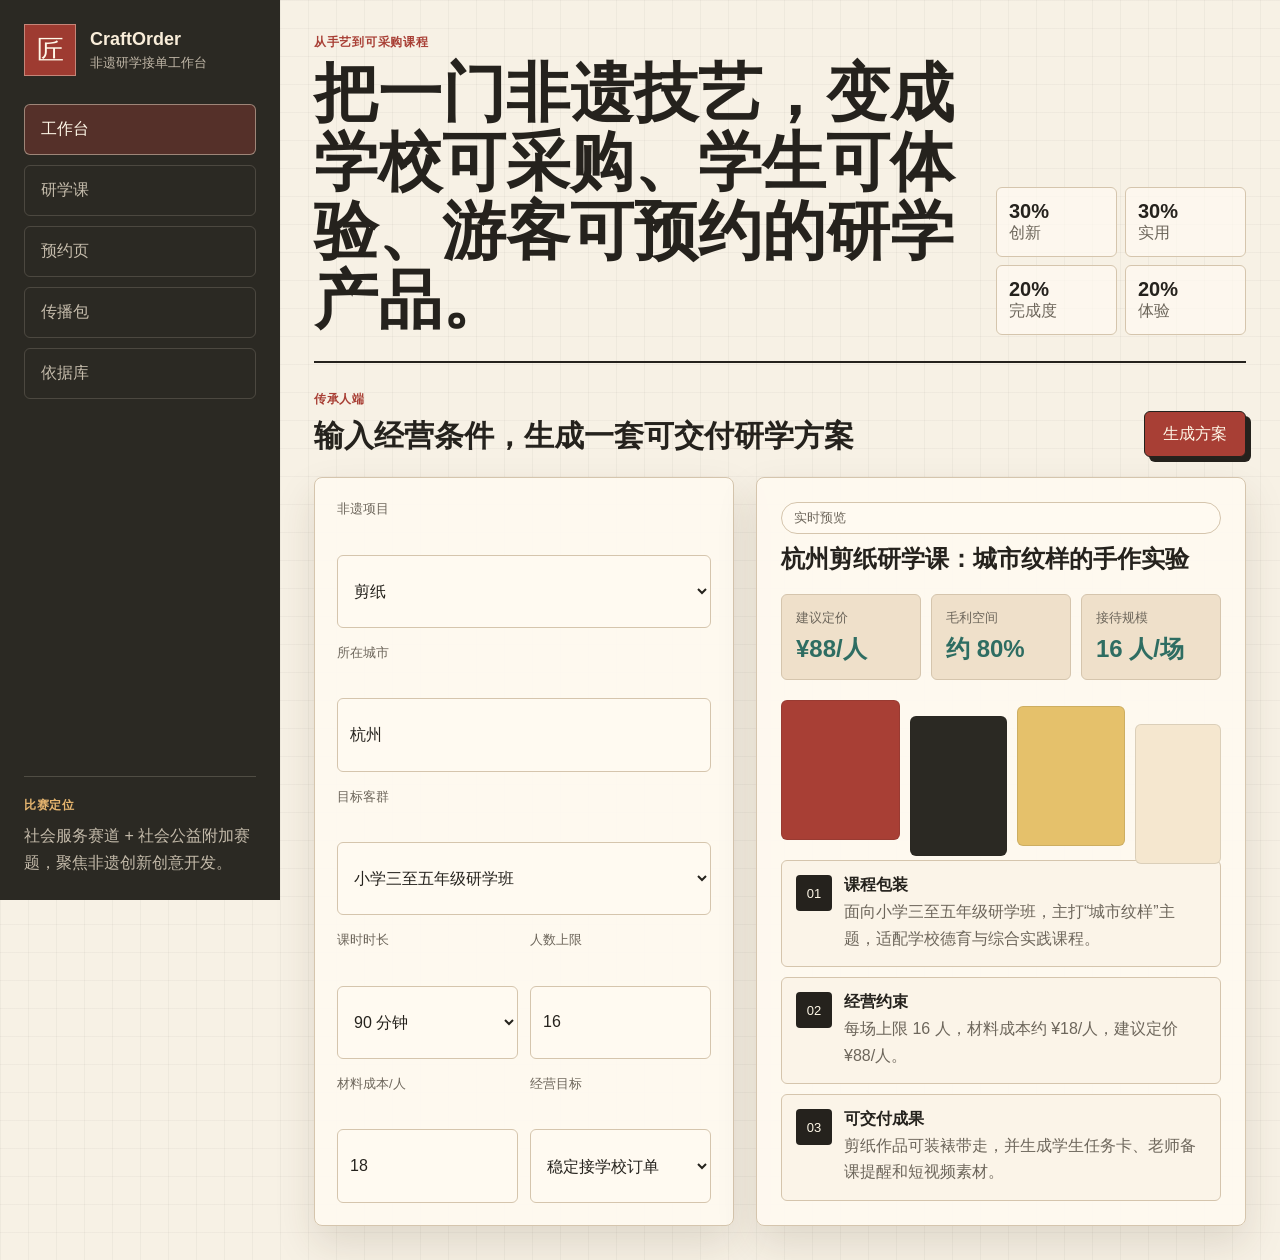
==== index.html @ fb9e18f1 "Replace contest-channel badge with product copy Remove contest-specific Douyin channel wording from " ====
<!doctype html>
<html lang="zh-CN">
  <head>
    <meta charset="UTF-8" />
    <meta name="viewport" content="width=device-width, initial-scale=1.0" />
    <title>匠单 CraftOrder - 非遗研学课程与体验接单工作台</title>
    <link rel="icon" href="data:image/svg+xml,%3Csvg xmlns='http://www.w3.org/2000/svg' viewBox='0 0 64 64'%3E%3Crect width='64' height='64' fill='%23a83f35'/%3E%3Ctext x='32' y='43' font-size='34' text-anchor='middle' fill='%23fff8e8'%3E匠%3C/text%3E%3C/svg%3E" />
    <link rel="stylesheet" href="./styles.css" />
  </head>
  <body>
    <main class="app-shell">
      <aside class="rail" aria-label="项目导航">
        <div class="mark">
          <span class="mark-symbol">匠</span>
          <div>
            <strong>CraftOrder</strong>
            <small>非遗研学接单工作台</small>
          </div>
        </div>

        <nav class="rail-nav" aria-label="工作台模块">
          <button class="nav-button is-active" data-view="studio" type="button">工作台</button>
          <button class="nav-button" data-view="school" type="button">研学课</button>
          <button class="nav-button" data-view="booking" type="button">预约页</button>
          <button class="nav-button" data-view="media" type="button">传播包</button>
          <button class="nav-button" data-view="evidence" type="button">依据库</button>
        </nav>

        <section class="rail-note">
          <span>比赛定位</span>
          <p>社会服务赛道 + 社会公益附加赛题，聚焦非遗创新创意开发。</p>
        </section>
      </aside>

      <section class="workspace">
        <header class="topbar">
          <div>
            <p class="eyebrow">从手艺到可采购课程</p>
            <h1>把一门非遗技艺，变成学校可采购、学生可体验、游客可预约的研学产品。</h1>
          </div>
          <div class="score-strip" aria-label="作品评分策略">
            <span><b>30%</b>创新</span>
            <span><b>30%</b>实用</span>
            <span><b>20%</b>完成度</span>
            <span><b>20%</b>体验</span>
          </div>
        </header>

        <section class="view is-visible" id="studio" aria-labelledby="studio-title">
          <div class="section-head">
            <div>
              <p class="eyebrow">传承人端</p>
              <h2 id="studio-title">输入经营条件，生成一套可交付研学方案</h2>
            </div>
            <button class="primary-action" id="generateBtn" type="button">生成方案</button>
          </div>

          <div class="studio-grid">
            <form class="control-panel" id="craftForm">
              <label>
                <span>非遗项目</span>
                <select id="craft">
                  <option value="paper">剪纸</option>
                  <option value="dye">扎染</option>
                  <option value="fan">漆扇</option>
                  <option value="bamboo">竹编</option>
                  <option value="shadow">皮影</option>
                  <option value="sachet">香囊</option>
                </select>
              </label>

              <label>
                <span>所在城市</span>
                <input id="city" value="杭州" maxlength="12" />
              </label>

              <label>
                <span>目标客群</span>
                <select id="audience">
                  <option value="school">小学三至五年级研学班</option>
                  <option value="family">亲子家庭</option>
                  <option value="tour">外地游客</option>
                  <option value="team">公司团建</option>
                </select>
              </label>

              <div class="two-col">
                <label>
                  <span>课时时长</span>
                  <select id="duration">
                    <option value="45">45 分钟</option>
                    <option value="90" selected>90 分钟</option>
                    <option value="180">半日</option>
                  </select>
                </label>
                <label>
                  <span>人数上限</span>
                  <input id="capacity" type="number" min="6" max="40" value="16" />
                </label>
              </div>

              <div class="two-col">
                <label>
                  <span>材料成本/人</span>
                  <input id="cost" type="number" min="5" max="120" value="18" />
                </label>
                <label>
                  <span>经营目标</span>
                  <select id="goal">
                    <option value="stable">稳定接学校订单</option>
                    <option value="tourism">进入文旅街区</option>
                    <option value="gift">带动文创材料包</option>
                  </select>
                </label>
              </div>
            </form>

            <article class="output-board">
              <div class="output-title">
                <span class="seal">实时预览</span>
                <h3 id="courseName">宋韵剪纸研学课：一张红纸里的城市纹样</h3>
              </div>
              <div class="metrics">
                <div><span>建议定价</span><b id="price">¥99/人</b></div>
                <div><span>毛利空间</span><b id="margin">约 82%</b></div>
                <div><span>接待规模</span><b id="capacityOut">16 人/场</b></div>
              </div>
              <div class="material-visual" aria-label="课程材料视觉预览">
                <span></span><span></span><span></span><span></span>
              </div>
              <div class="action-list" id="corePlan"></div>
            </article>
          </div>
        </section>

        <section class="view" id="school" aria-labelledby="school-title">
          <div class="section-head">
            <div>
              <p class="eyebrow">学校/研学机构端</p>
              <h2 id="school-title">一键生成老师能采购、学生能完成的课程包</h2>
            </div>
            <span class="status-pill">学校可采购课程包</span>
          </div>

          <div class="learning-layout">
            <article class="lesson-sheet">
              <p class="sheet-label">研学课程方案</p>
              <h3 id="lessonTitle">一张红纸里的城市纹样</h3>
              <div class="lesson-block">
                <h4>教学目标</h4>
                <ul id="objectives"></ul>
              </div>
              <div class="lesson-block">
                <h4>90 分钟流程</h4>
                <ol id="timeline"></ol>
              </div>
            </article>

            <article class="task-board">
              <p class="sheet-label">学生任务卡</p>
              <h3 id="taskTitle">观察、动手、讲述</h3>
              <div id="studentTasks" class="task-list"></div>
            </article>

            <article class="safety-board">
              <p class="sheet-label">老师备课提醒</p>
              <div id="teacherNotes" class="note-list"></div>
            </article>
          </div>
        </section>

        <section class="view" id="booking" aria-labelledby="booking-title">
          <div class="section-head">
            <div>
              <p class="eyebrow">游客/家长端</p>
              <h2 id="booking-title">把生成结果变成可预约体验页</h2>
            </div>
            <button class="ghost-action" type="button" id="mockReserve">模拟预约</button>
          </div>

          <div class="booking-page">
            <div class="booking-hero">
              <div>
                <p class="eyebrow">本周六可约</p>
                <h3 id="bookingName">宋韵剪纸亲子研学体验</h3>
                <p id="bookingIntro">在杭州工坊完成一幅带有城市纹样的剪纸作品，适合亲子、班级研学和社区文化活动。</p>
              </div>
              <div class="booking-price">
                <span>体验价</span>
                <b id="bookingPrice">¥99</b>
              </div>
            </div>
            <div class="booking-details">
              <span id="bookingAge">8 岁以上</span>
              <span id="bookingTime">90 分钟</span>
              <span id="bookingPeople">6-16 人成团</span>
              <span id="bookingTakeaway">作品可带走</span>
            </div>
            <div class="order-confirm" id="reserveState">预约页已生成，等待游客选择时间。</div>
          </div>
        </section>

        <section class="view" id="media" aria-labelledby="media-title">
          <div class="section-head">
            <div>
              <p class="eyebrow">传播与销售包</p>
              <h2 id="media-title">不是只生成文案，而是把课程推到真实渠道</h2>
            </div>
            <span class="status-pill">短视频传播素材</span>
          </div>

          <div class="media-grid">
            <article class="script-card">
              <p class="sheet-label">30 秒短视频脚本</p>
              <div id="videoScript"></div>
            </article>
            <article class="script-card">
              <p class="sheet-label">小红书标题</p>
              <div id="socialTitles"></div>
            </article>
            <article class="script-card">
              <p class="sheet-label">研学合作话术</p>
              <div id="partnerPitch"></div>
            </article>
          </div>
        </section>

        <section class="view" id="evidence" aria-labelledby="evidence-title">
          <div class="section-head">
            <div>
              <p class="eyebrow">政策与真实场景依据</p>
              <h2 id="evidence-title">为什么主场景押“学校研学课程”</h2>
            </div>
            <span class="status-pill">用于答辩和作品帖</span>
          </div>

          <div class="evidence-grid">
            <article class="evidence-card">
              <span class="index-chip">01</span>
              <h3>政策方向明确</h3>
              <p>文化和旅游部公开答复中提到，支持非遗代表性传承人进校园、进课堂开展鉴赏和传承实践课程，也支持学生到非遗工坊、传习场所参观体验或开展研学旅行。</p>
            </article>
            <article class="evidence-card">
              <span class="index-chip">02</span>
              <h3>课程化是关键</h3>
              <p>非遗研学不是简单参观，需要课程目标、教学过程、实践体验和课程评价。匠单把“技艺”自动拆成学校能采购和老师能验收的课程包。</p>
            </article>
            <article class="evidence-card">
              <span class="index-chip">03</span>
              <h3>剪纸等项目天然适配</h3>
              <p>中国剪纸已形成进校园、进社区、公益培训、文旅研学融合等实践基础。Demo 用剪纸、扎染、漆扇等低门槛手作项目，方便学生现场完成成果。</p>
            </article>
          </div>
        </section>
      </section>
    </main>

    <script src="./app.js"></script>
  </body>
</html>
---- styles.css ----
:root {
  --ink: #25221d;
  --muted: #6d665b;
  --paper: #f7f1e5;
  --paper-2: #eee2cf;
  --field: #fffaf1;
  --line: #d5c5ad;
  --red: #a83f35;
  --green: #2e6d62;
  --blue: #315c83;
  --gold: #a86f25;
  --shadow: 0 18px 40px rgba(63, 43, 22, 0.13);
}

* {
  box-sizing: border-box;
}

body {
  margin: 0;
  min-height: 100vh;
  color: var(--ink);
  background:
    linear-gradient(90deg, rgba(37, 34, 29, 0.04) 1px, transparent 1px),
    linear-gradient(rgba(37, 34, 29, 0.035) 1px, transparent 1px),
    var(--paper);
  background-size: 28px 28px;
  font-family: "Avenir Next", "PingFang SC", "Hiragino Sans GB", sans-serif;
}

button,
input,
select {
  font: inherit;
}

button {
  cursor: pointer;
}

.app-shell {
  display: grid;
  grid-template-columns: 280px 1fr;
  min-height: 100vh;
}

.rail {
  position: sticky;
  top: 0;
  height: 100vh;
  padding: 24px;
  background: #2b2923;
  color: #f9edd9;
  display: flex;
  flex-direction: column;
  gap: 28px;
}

.mark {
  display: flex;
  gap: 14px;
  align-items: center;
}

.mark-symbol {
  width: 52px;
  height: 52px;
  display: grid;
  place-items: center;
  border: 1px solid rgba(249, 237, 217, 0.42);
  background: #9e3b31;
  color: #fff8e8;
  font-family: "Songti SC", serif;
  font-size: 27px;
}

.mark strong,
.mark small {
  display: block;
}

.mark strong {
  font-size: 18px;
  letter-spacing: 0;
}

.mark small {
  color: rgba(249, 237, 217, 0.72);
  margin-top: 4px;
}

.rail-nav {
  display: grid;
  gap: 10px;
}

.nav-button {
  border: 1px solid rgba(249, 237, 217, 0.16);
  background: transparent;
  color: rgba(249, 237, 217, 0.75);
  padding: 14px 16px;
  text-align: left;
  border-radius: 6px;
}

.nav-button:hover,
.nav-button.is-active {
  color: #fff8e8;
  background: rgba(168, 63, 53, 0.34);
  border-color: rgba(249, 237, 217, 0.45);
}

.rail-note {
  margin-top: auto;
  border-top: 1px solid rgba(249, 237, 217, 0.18);
  padding-top: 18px;
}

.rail-note span,
.eyebrow,
.sheet-label {
  text-transform: uppercase;
  font-size: 12px;
  font-weight: 700;
  color: var(--red);
  letter-spacing: 0.06em;
}

.rail-note span {
  color: #e6b56f;
}

.rail-note p {
  color: rgba(249, 237, 217, 0.74);
  line-height: 1.7;
  margin: 8px 0 0;
}

.workspace {
  min-width: 0;
  padding: 34px;
}

.topbar {
  display: grid;
  grid-template-columns: minmax(0, 1fr) auto;
  gap: 24px;
  align-items: end;
  padding-bottom: 26px;
  border-bottom: 2px solid var(--ink);
}

.eyebrow {
  margin: 0 0 8px;
}

h1,
h2,
h3,
h4,
p {
  letter-spacing: 0;
}

h1,
h2,
h3 {
  font-family: "Songti SC", "Noto Serif CJK SC", serif;
}

h1 {
  margin: 0;
  max-width: 980px;
  font-size: clamp(34px, 5vw, 64px);
  line-height: 1.08;
}

h2 {
  margin: 0;
  font-size: 30px;
}

h3 {
  margin: 0;
  font-size: 24px;
  line-height: 1.25;
}

h4 {
  margin: 0 0 8px;
  font-size: 15px;
}

.score-strip {
  display: grid;
  grid-template-columns: repeat(2, minmax(110px, 1fr));
  gap: 8px;
  min-width: 250px;
}

.score-strip span {
  border: 1px solid var(--line);
  background: rgba(255, 250, 241, 0.72);
  padding: 12px;
  border-radius: 6px;
  color: var(--muted);
}

.score-strip b {
  display: block;
  color: var(--ink);
  font-size: 20px;
}

.view {
  display: none;
  padding-top: 28px;
}

.view.is-visible {
  display: block;
}

.section-head {
  display: flex;
  justify-content: space-between;
  gap: 18px;
  align-items: end;
  margin-bottom: 20px;
}

.primary-action,
.ghost-action {
  border-radius: 6px;
  min-height: 46px;
  padding: 0 18px;
  border: 1px solid var(--ink);
  box-shadow: 5px 5px 0 var(--ink);
}

.primary-action {
  color: #fff8e8;
  background: var(--red);
}

.ghost-action {
  color: var(--ink);
  background: var(--field);
}

.status-pill,
.seal {
  display: inline-flex;
  align-items: center;
  min-height: 32px;
  padding: 0 12px;
  border: 1px solid var(--line);
  background: var(--field);
  border-radius: 999px;
  color: var(--muted);
  font-size: 13px;
}

.studio-grid {
  display: grid;
  grid-template-columns: minmax(280px, 420px) minmax(0, 1fr);
  gap: 22px;
}

.control-panel,
.output-board,
.lesson-sheet,
.task-board,
.safety-board,
.booking-page,
.script-card {
  border: 1px solid var(--line);
  background: rgba(255, 250, 241, 0.9);
  box-shadow: var(--shadow);
  border-radius: 8px;
}

.control-panel {
  display: grid;
  gap: 16px;
  padding: 22px;
}

label {
  display: grid;
  gap: 7px;
}

label span {
  color: var(--muted);
  font-size: 13px;
}

input,
select {
  width: 100%;
  min-height: 44px;
  border: 1px solid var(--line);
  background: var(--field);
  color: var(--ink);
  border-radius: 6px;
  padding: 0 12px;
}

input:focus,
select:focus,
button:focus-visible {
  outline: 3px solid rgba(46, 109, 98, 0.26);
  outline-offset: 2px;
}

.two-col {
  display: grid;
  grid-template-columns: 1fr 1fr;
  gap: 12px;
}

.output-board {
  padding: 24px;
  display: grid;
  gap: 20px;
}

.output-title {
  display: grid;
  gap: 10px;
}

.metrics {
  display: grid;
  grid-template-columns: repeat(3, 1fr);
  gap: 10px;
}

.metrics div {
  min-height: 82px;
  padding: 14px;
  border-radius: 6px;
  background: #efe0ca;
  border: 1px solid var(--line);
}

.metrics span,
.booking-price span {
  display: block;
  color: var(--muted);
  font-size: 13px;
}

.metrics b,
.booking-price b {
  display: block;
  margin-top: 6px;
  font-size: 24px;
  color: var(--green);
}

.material-visual {
  min-height: 140px;
  display: grid;
  grid-template-columns: 1.1fr 0.9fr 1fr 0.8fr;
  gap: 10px;
}

.material-visual span {
  border: 1px solid rgba(37, 34, 29, 0.12);
  border-radius: 6px;
  background: var(--swatch, #a83f35);
}

.material-visual span:nth-child(2) {
  --swatch: #315c83;
  transform: translateY(16px);
}

.material-visual span:nth-child(3) {
  --swatch: #e5c16b;
  transform: translateY(6px);
}

.material-visual span:nth-child(4) {
  --swatch: #2e6d62;
  transform: translateY(24px);
}

.action-list,
.task-list,
.note-list {
  display: grid;
  gap: 10px;
}

.action-item,
.task-item,
.note-item {
  display: grid;
  grid-template-columns: 36px 1fr;
  gap: 12px;
  align-items: start;
  padding: 14px;
  background: #fbf4e8;
  border: 1px solid var(--line);
  border-radius: 6px;
}

.index-chip {
  display: grid;
  place-items: center;
  width: 36px;
  height: 36px;
  background: var(--ink);
  color: #fff8e8;
  border-radius: 4px;
  font-size: 13px;
}

.action-item strong,
.task-item strong,
.note-item strong {
  display: block;
  margin-bottom: 3px;
}

.action-item p,
.task-item p,
.note-item p {
  margin: 0;
  line-height: 1.65;
  color: var(--muted);
}

.learning-layout {
  display: grid;
  grid-template-columns: 1.2fr 0.9fr 0.9fr;
  gap: 18px;
}

.lesson-sheet,
.task-board,
.safety-board,
.script-card {
  padding: 22px;
}

.lesson-block {
  margin-top: 18px;
  padding-top: 18px;
  border-top: 1px solid var(--line);
}

ul,
ol {
  margin: 0;
  padding-left: 20px;
  color: var(--muted);
  line-height: 1.8;
}

.booking-page {
  overflow: hidden;
}

.booking-hero {
  display: grid;
  grid-template-columns: 1fr 170px;
  gap: 20px;
  min-height: 270px;
  padding: 34px;
  align-items: end;
  background:
    linear-gradient(120deg, rgba(37, 34, 29, 0.76), rgba(37, 34, 29, 0.18)),
    repeating-linear-gradient(45deg, #a83f35 0 18px, #e0bd67 18px 26px, #315c83 26px 42px, #2e6d62 42px 56px);
  color: #fff8e8;
}

.booking-hero .eyebrow {
  color: #f1c675;
}

.booking-hero p {
  max-width: 760px;
  line-height: 1.7;
  color: rgba(255, 248, 232, 0.84);
}

.booking-price {
  padding: 20px;
  background: rgba(255, 248, 232, 0.9);
  color: var(--ink);
  border-radius: 8px;
  text-align: center;
}

.booking-details {
  display: grid;
  grid-template-columns: repeat(4, 1fr);
  gap: 1px;
  background: var(--line);
}

.booking-details span {
  min-height: 70px;
  display: grid;
  place-items: center;
  padding: 12px;
  background: var(--field);
  text-align: center;
}

.order-confirm {
  padding: 20px 24px;
  color: var(--muted);
  background: #f2e6d5;
}

.order-confirm.is-done {
  color: #fff8e8;
  background: var(--green);
}

.media-grid {
  display: grid;
  grid-template-columns: repeat(3, 1fr);
  gap: 18px;
}

.evidence-grid {
  display: grid;
  grid-template-columns: repeat(3, 1fr);
  gap: 18px;
}

.evidence-card {
  min-height: 310px;
  padding: 22px;
  border: 1px solid var(--line);
  background: rgba(255, 250, 241, 0.9);
  box-shadow: var(--shadow);
  border-radius: 8px;
}

.evidence-card .index-chip {
  margin-bottom: 18px;
}

.evidence-card p {
  color: var(--muted);
  line-height: 1.8;
}

.script-card {
  min-height: 320px;
}

.script-card p {
  margin-top: 0;
}

.script-card div {
  display: grid;
  gap: 12px;
}

.script-card span {
  display: block;
  padding: 12px;
  background: #fbf4e8;
  border: 1px solid var(--line);
  border-radius: 6px;
  line-height: 1.65;
}

@media (max-width: 1120px) {
  .app-shell {
    grid-template-columns: 1fr;
  }

  .rail {
    position: static;
    height: auto;
  }

  .rail-nav {
    grid-template-columns: repeat(4, 1fr);
  }

  .topbar,
  .studio-grid,
  .learning-layout,
  .media-grid,
  .evidence-grid {
    grid-template-columns: 1fr;
  }
}

@media (max-width: 720px) {
  .workspace,
  .rail {
    padding: 18px;
  }

  h1 {
    font-size: 34px;
  }

  h2 {
    font-size: 24px;
  }

  .section-head,
  .booking-hero {
    grid-template-columns: 1fr;
    display: grid;
  }

  .rail-nav,
  .score-strip,
  .metrics,
  .two-col,
  .booking-details {
    grid-template-columns: 1fr;
  }

  .material-visual {
    min-height: 100px;
  }
}
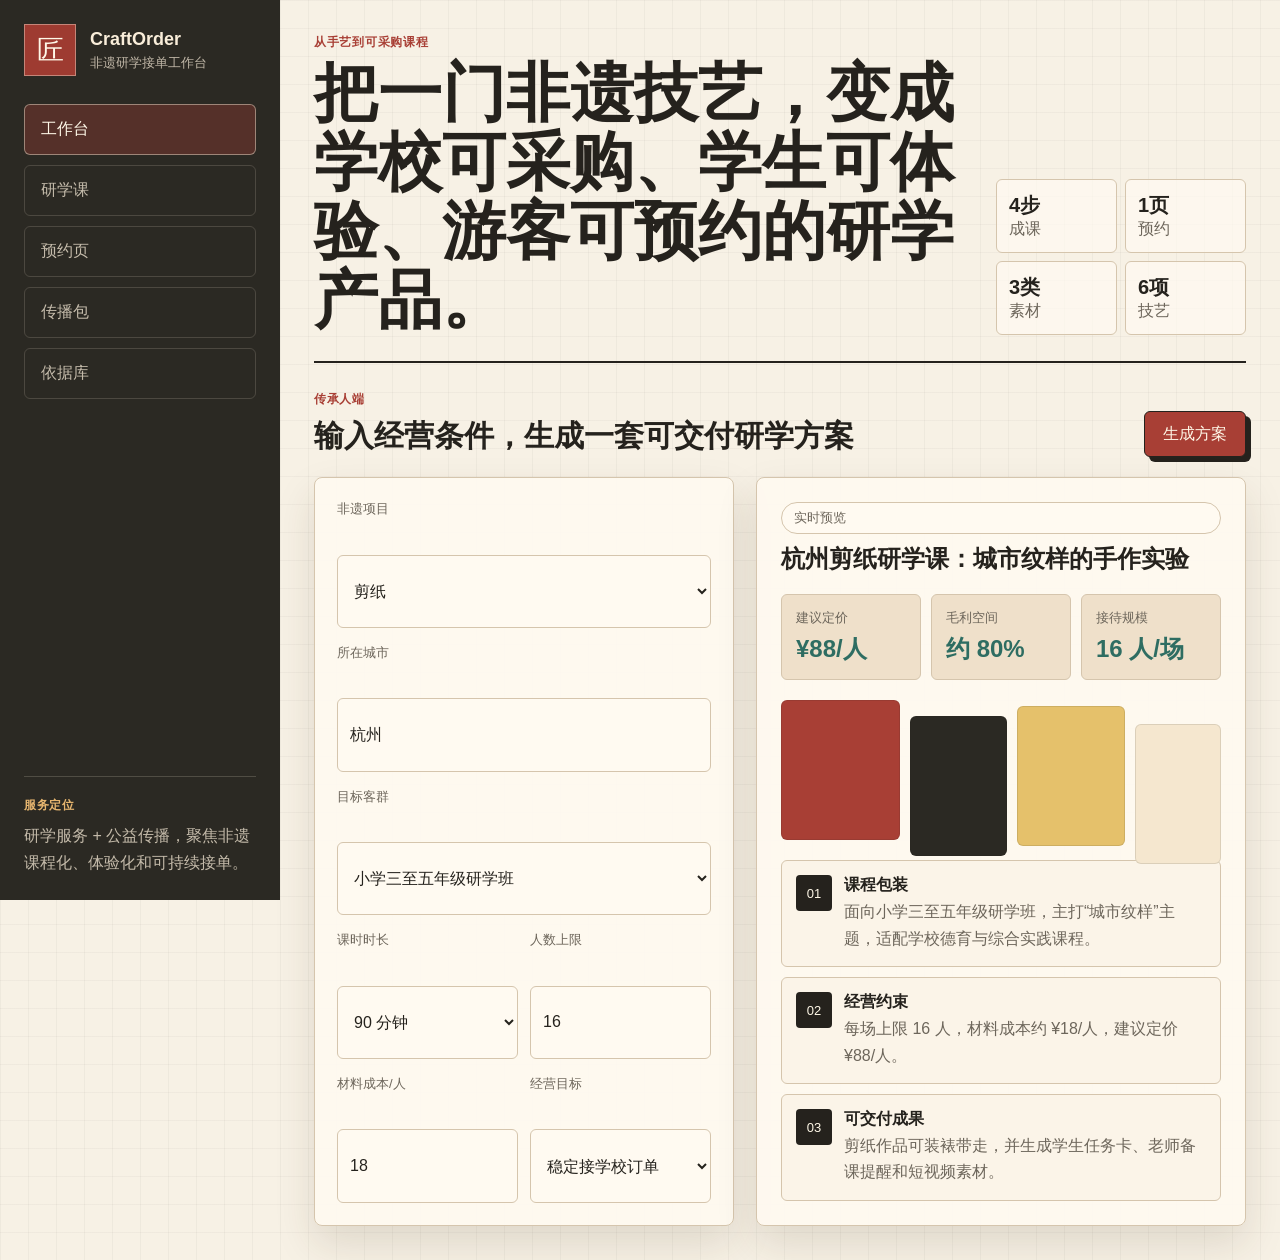
==== commit 31094d16: "Polish public demo copy across pages Remove remaining contest-facing and internal-process labels fro" ====
--- a/index.html
+++ b/index.html
@@ -27,8 +27,8 @@
         </nav>
 
         <section class="rail-note">
-          <span>比赛定位</span>
-          <p>社会服务赛道 + 社会公益附加赛题，聚焦非遗创新创意开发。</p>
+          <span>服务定位</span>
+          <p>研学服务 + 公益传播，聚焦非遗课程化、体验化和可持续接单。</p>
         </section>
       </aside>
 
@@ -38,11 +38,11 @@
             <p class="eyebrow">从手艺到可采购课程</p>
             <h1>把一门非遗技艺，变成学校可采购、学生可体验、游客可预约的研学产品。</h1>
           </div>
-          <div class="score-strip" aria-label="作品评分策略">
-            <span><b>30%</b>创新</span>
-            <span><b>30%</b>实用</span>
-            <span><b>20%</b>完成度</span>
-            <span><b>20%</b>体验</span>
+          <div class="score-strip" aria-label="核心能力概览">
+            <span><b>4步</b>成课</span>
+            <span><b>1页</b>预约</span>
+            <span><b>3类</b>素材</span>
+            <span><b>6项</b>技艺</span>
           </div>
         </header>
 
@@ -231,7 +231,7 @@
               <p class="eyebrow">政策与真实场景依据</p>
               <h2 id="evidence-title">为什么主场景押“学校研学课程”</h2>
             </div>
-            <span class="status-pill">用于答辩和作品帖</span>
+            <span class="status-pill">政策与场景依据</span>
           </div>
 
           <div class="evidence-grid">
@@ -248,7 +248,7 @@
             <article class="evidence-card">
               <span class="index-chip">03</span>
               <h3>剪纸等项目天然适配</h3>
-              <p>中国剪纸已形成进校园、进社区、公益培训、文旅研学融合等实践基础。Demo 用剪纸、扎染、漆扇等低门槛手作项目，方便学生现场完成成果。</p>
+              <p>中国剪纸已形成进校园、进社区、公益培训、文旅研学融合等实践基础。系统用剪纸、扎染、漆扇等低门槛手作项目，方便学生现场完成成果。</p>
             </article>
           </div>
         </section>
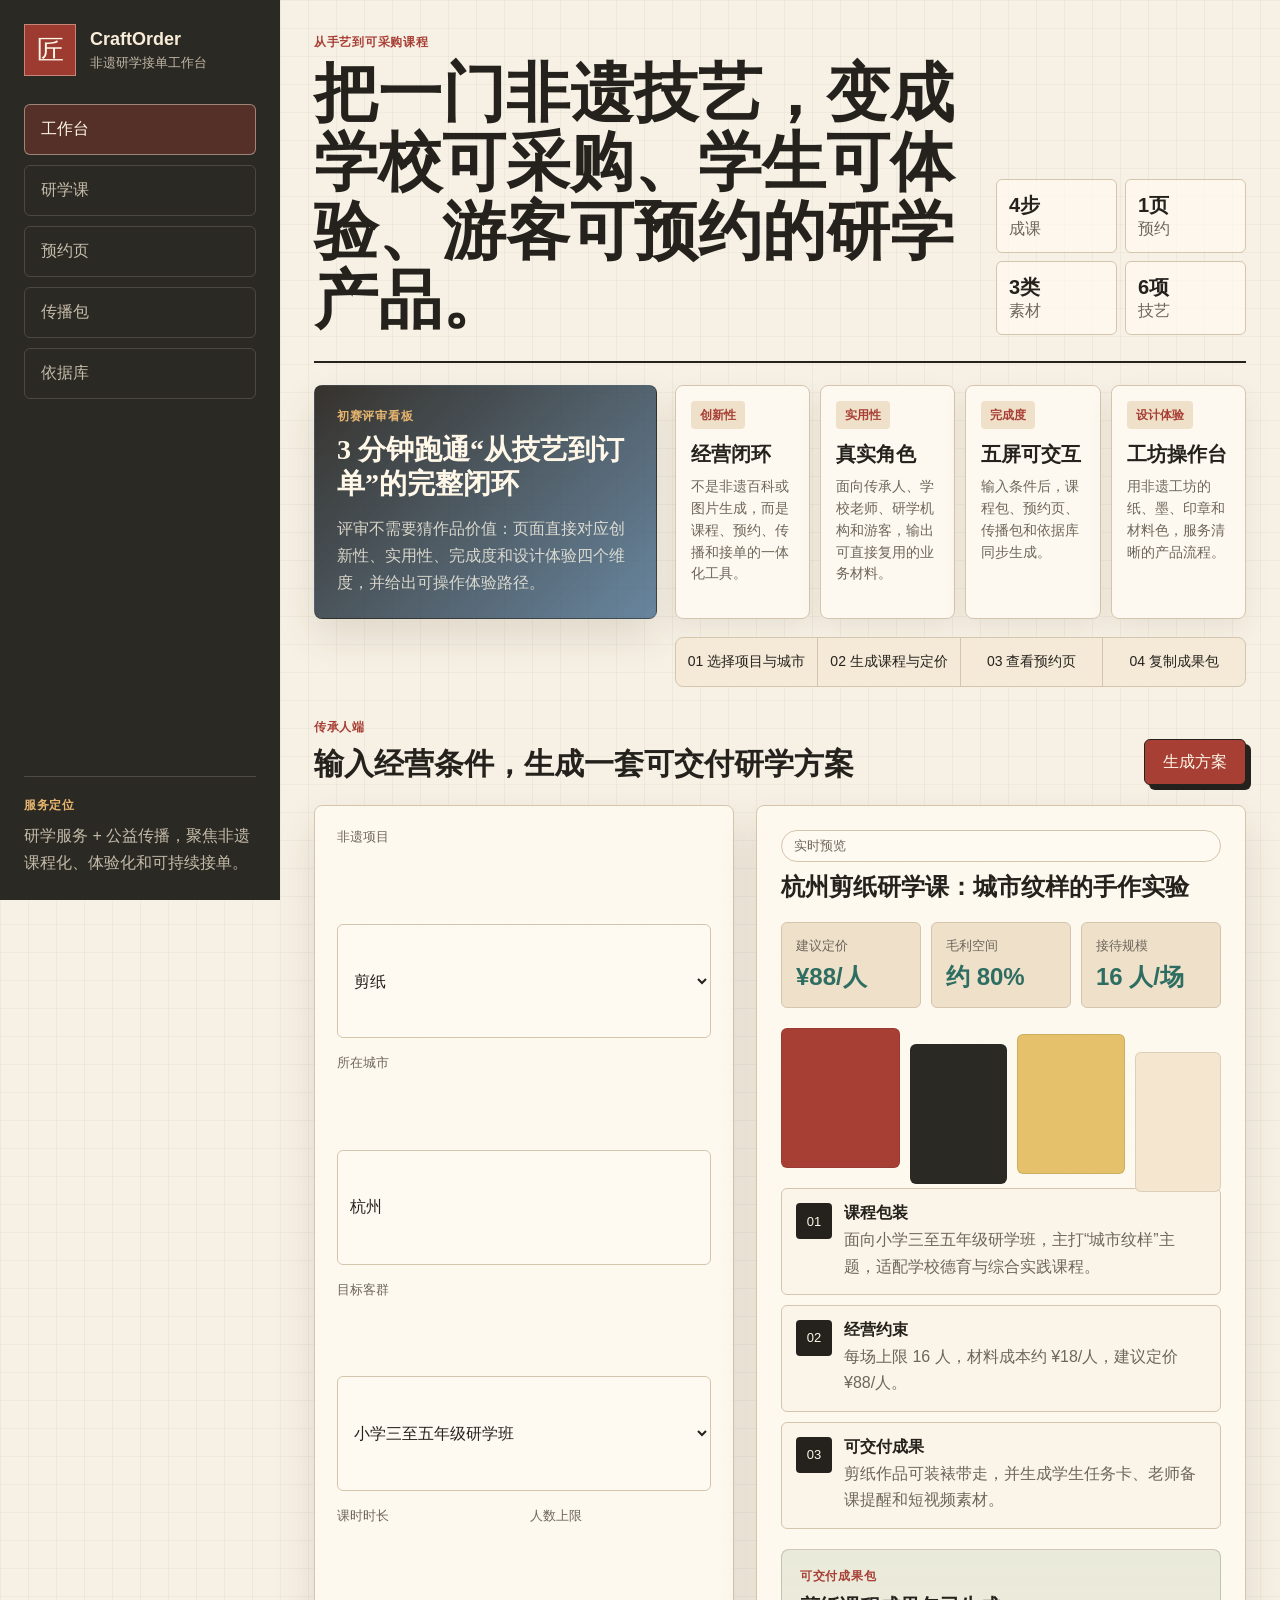
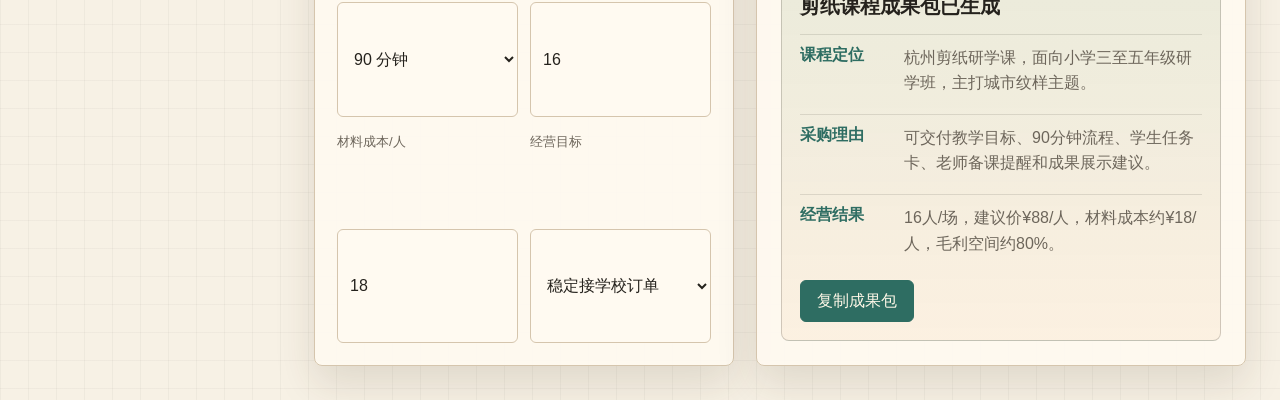
==== commit 3ba20573: "Strengthen the initial-round judging path The submitted entry needed a higher prize-readiness bar, s" ====
--- a/index.html
+++ b/index.html
@@ -46,6 +46,42 @@
           </div>
         </header>
 
+        <section class="judge-panel" aria-label="初赛评审体验路径">
+          <div class="judge-intro">
+            <p class="eyebrow">初赛评审看板</p>
+            <h2>3 分钟跑通“从技艺到订单”的完整闭环</h2>
+            <p>评审不需要猜作品价值：页面直接对应创新性、实用性、完成度和设计体验四个维度，并给出可操作体验路径。</p>
+          </div>
+          <div class="judge-metrics">
+            <article>
+              <span>创新性</span>
+              <strong>经营闭环</strong>
+              <p>不是非遗百科或图片生成，而是课程、预约、传播和接单的一体化工具。</p>
+            </article>
+            <article>
+              <span>实用性</span>
+              <strong>真实角色</strong>
+              <p>面向传承人、学校老师、研学机构和游客，输出可直接复用的业务材料。</p>
+            </article>
+            <article>
+              <span>完成度</span>
+              <strong>五屏可交互</strong>
+              <p>输入条件后，课程包、预约页、传播包和依据库同步生成。</p>
+            </article>
+            <article>
+              <span>设计体验</span>
+              <strong>工坊操作台</strong>
+              <p>用非遗工坊的纸、墨、印章和材料色，服务清晰的产品流程。</p>
+            </article>
+          </div>
+          <div class="walkthrough" aria-label="推荐体验步骤">
+            <span>01 选择项目与城市</span>
+            <span>02 生成课程与定价</span>
+            <span>03 查看预约页</span>
+            <span>04 复制成果包</span>
+          </div>
+        </section>
+
         <section class="view is-visible" id="studio" aria-labelledby="studio-title">
           <div class="section-head">
             <div>
@@ -129,6 +165,27 @@
                 <span></span><span></span><span></span><span></span>
               </div>
               <div class="action-list" id="corePlan"></div>
+              <div class="deliverable-panel" aria-label="成果包预览">
+                <div>
+                  <p class="eyebrow">可交付成果包</p>
+                  <h4 id="deliveryTitle">学校采购版课程包已生成</h4>
+                </div>
+                <dl class="deliverable-list">
+                  <div>
+                    <dt>课程定位</dt>
+                    <dd id="deliveryCourse">杭州剪纸研学课，面向小学研学班。</dd>
+                  </div>
+                  <div>
+                    <dt>采购理由</dt>
+                    <dd id="deliveryBuyer">有教学目标、任务卡、成果展示和安全提醒。</dd>
+                  </div>
+                  <div>
+                    <dt>经营结果</dt>
+                    <dd id="deliveryOps">16 人/场，建议价 ¥99/人，材料成本可控。</dd>
+                  </div>
+                </dl>
+                <button class="copy-action" id="copySummary" type="button">复制成果包</button>
+              </div>
             </article>
           </div>
         </section>
--- a/styles.css
+++ b/styles.css
@@ -212,6 +212,103 @@
   font-size: 20px;
 }
 
+.judge-panel {
+  display: grid;
+  grid-template-columns: minmax(280px, 0.75fr) minmax(420px, 1.25fr);
+  gap: 18px;
+  padding: 22px 0 4px;
+}
+
+.judge-intro {
+  min-height: 100%;
+  padding: 22px;
+  color: #fff8e8;
+  background:
+    linear-gradient(135deg, rgba(37, 34, 29, 0.92), rgba(49, 92, 131, 0.72)),
+    repeating-linear-gradient(135deg, rgba(255, 248, 232, 0.1) 0 1px, transparent 1px 12px);
+  border: 1px solid rgba(37, 34, 29, 0.32);
+  border-radius: 8px;
+  box-shadow: var(--shadow);
+}
+
+.judge-intro .eyebrow {
+  color: #e6b56f;
+}
+
+.judge-intro h2 {
+  font-size: 28px;
+  line-height: 1.2;
+}
+
+.judge-intro p:not(.eyebrow) {
+  color: rgba(255, 248, 232, 0.78);
+  line-height: 1.7;
+  margin: 14px 0 0;
+}
+
+.judge-metrics {
+  display: grid;
+  grid-template-columns: repeat(4, minmax(0, 1fr));
+  gap: 10px;
+}
+
+.judge-metrics article {
+  min-height: 172px;
+  padding: 15px;
+  border: 1px solid var(--line);
+  background: rgba(255, 250, 241, 0.92);
+  border-radius: 8px;
+  box-shadow: 0 10px 26px rgba(63, 43, 22, 0.08);
+}
+
+.judge-metrics span {
+  display: inline-flex;
+  min-height: 28px;
+  align-items: center;
+  padding: 0 9px;
+  border-radius: 4px;
+  background: #efe0ca;
+  color: var(--red);
+  font-size: 12px;
+  font-weight: 700;
+}
+
+.judge-metrics strong {
+  display: block;
+  margin-top: 12px;
+  font-family: "Songti SC", "Noto Serif CJK SC", serif;
+  font-size: 20px;
+}
+
+.judge-metrics p {
+  margin: 8px 0 0;
+  color: var(--muted);
+  line-height: 1.55;
+  font-size: 14px;
+}
+
+.walkthrough {
+  grid-column: 2;
+  display: grid;
+  grid-template-columns: repeat(4, minmax(0, 1fr));
+  gap: 1px;
+  overflow: hidden;
+  border: 1px solid var(--line);
+  border-radius: 8px;
+  background: var(--line);
+}
+
+.walkthrough span {
+  min-height: 48px;
+  display: grid;
+  place-items: center;
+  padding: 10px;
+  background: #f5ead8;
+  color: var(--ink);
+  text-align: center;
+  font-size: 14px;
+}
+
 .view {
   display: none;
   padding-top: 28px;
@@ -393,6 +490,59 @@
 .note-list {
   display: grid;
   gap: 10px;
+}
+
+.deliverable-panel {
+  display: grid;
+  gap: 14px;
+  padding: 18px;
+  border: 1px solid rgba(37, 34, 29, 0.2);
+  background:
+    linear-gradient(180deg, rgba(46, 109, 98, 0.1), rgba(168, 63, 53, 0.04)),
+    #fff8e8;
+  border-radius: 8px;
+}
+
+.deliverable-panel h4 {
+  margin: 0;
+  font-family: "Songti SC", "Noto Serif CJK SC", serif;
+  font-size: 20px;
+}
+
+.deliverable-list {
+  display: grid;
+  gap: 8px;
+  margin: 0;
+}
+
+.deliverable-list div {
+  display: grid;
+  grid-template-columns: 92px 1fr;
+  gap: 12px;
+  align-items: start;
+  padding: 10px 0;
+  border-top: 1px solid rgba(37, 34, 29, 0.12);
+}
+
+.deliverable-list dt {
+  color: var(--green);
+  font-weight: 700;
+}
+
+.deliverable-list dd {
+  margin: 0;
+  color: var(--muted);
+  line-height: 1.6;
+}
+
+.copy-action {
+  justify-self: start;
+  min-height: 42px;
+  padding: 0 16px;
+  border: 1px solid var(--green);
+  border-radius: 6px;
+  background: var(--green);
+  color: #fff8e8;
 }
 
 .action-item,
@@ -590,12 +740,19 @@
   }
 
   .topbar,
+  .judge-panel,
   .studio-grid,
   .learning-layout,
   .media-grid,
   .evidence-grid {
     grid-template-columns: 1fr;
   }
+
+  .judge-metrics,
+  .walkthrough {
+    grid-column: auto;
+    grid-template-columns: repeat(2, 1fr);
+  }
 }
 
 @media (max-width: 720px) {
@@ -620,9 +777,12 @@
 
   .rail-nav,
   .score-strip,
+  .judge-metrics,
+  .walkthrough,
   .metrics,
   .two-col,
-  .booking-details {
+  .booking-details,
+  .deliverable-list div {
     grid-template-columns: 1fr;
   }
 
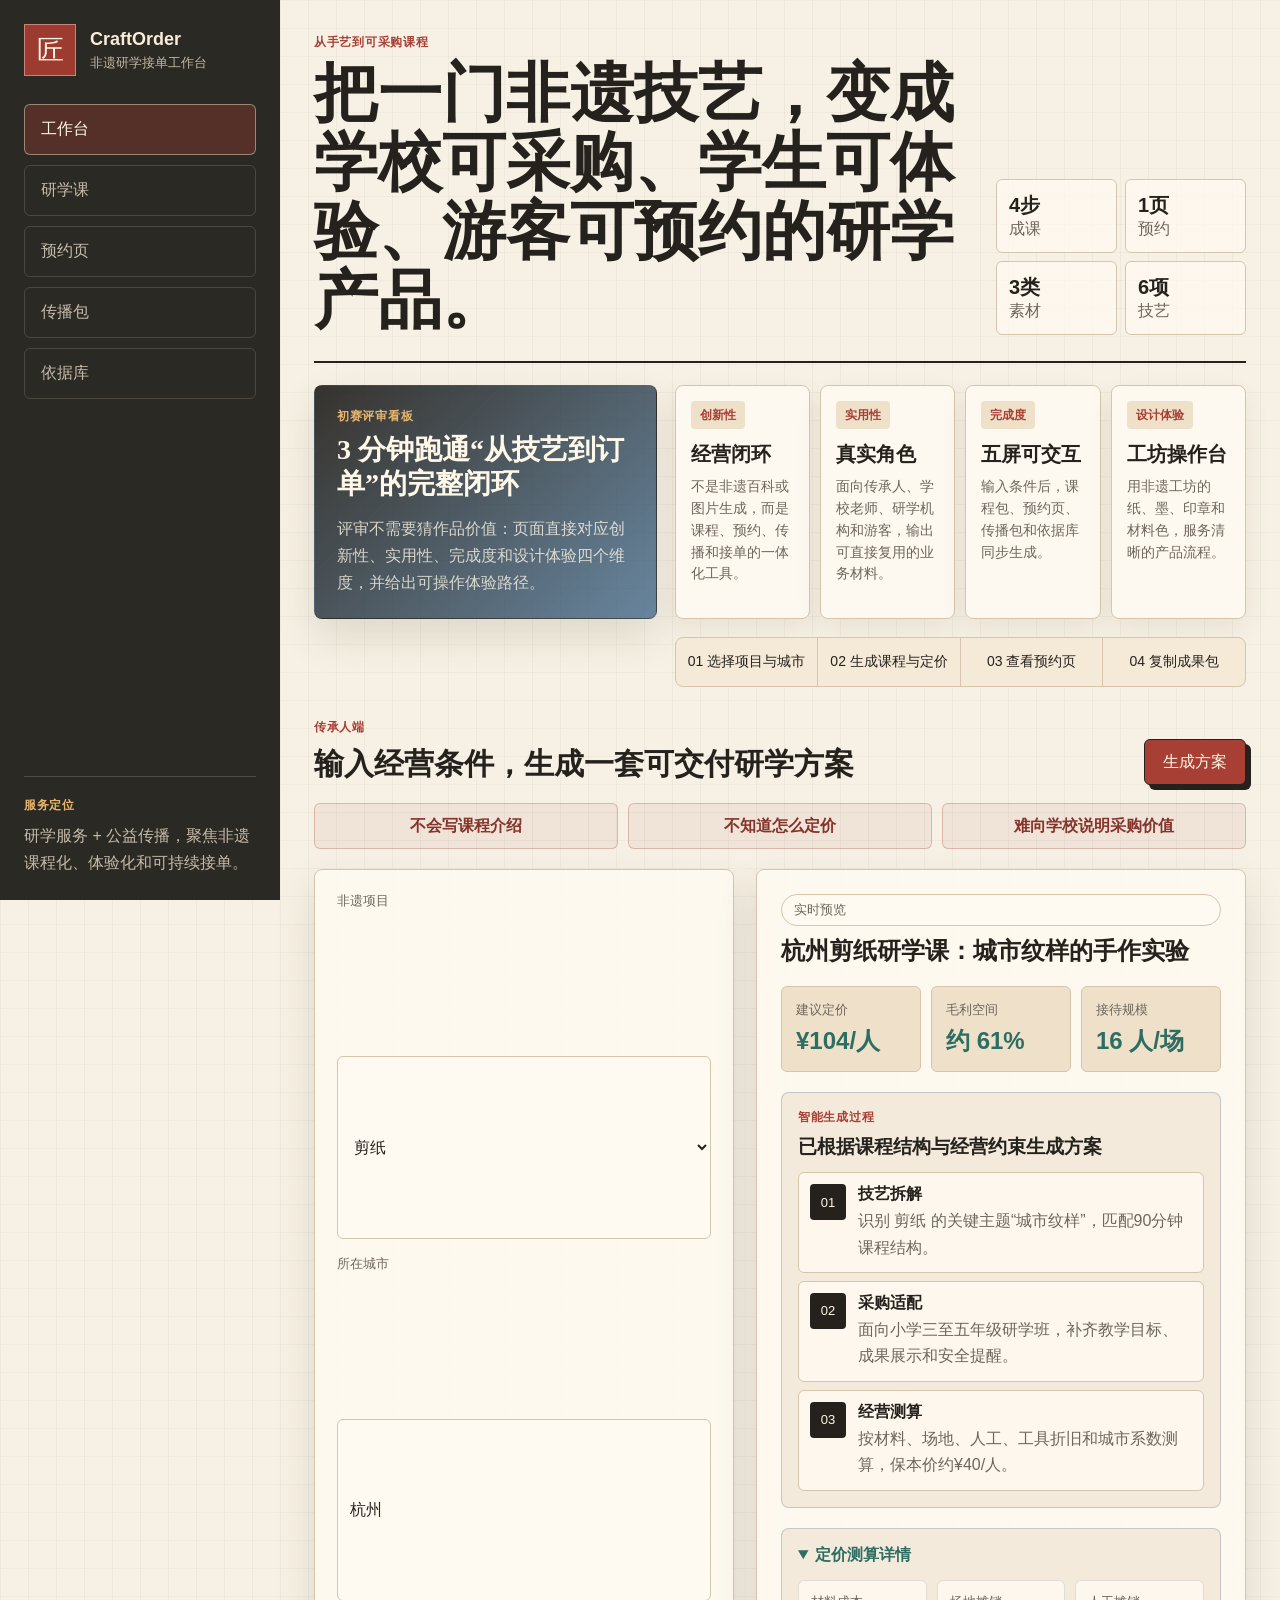
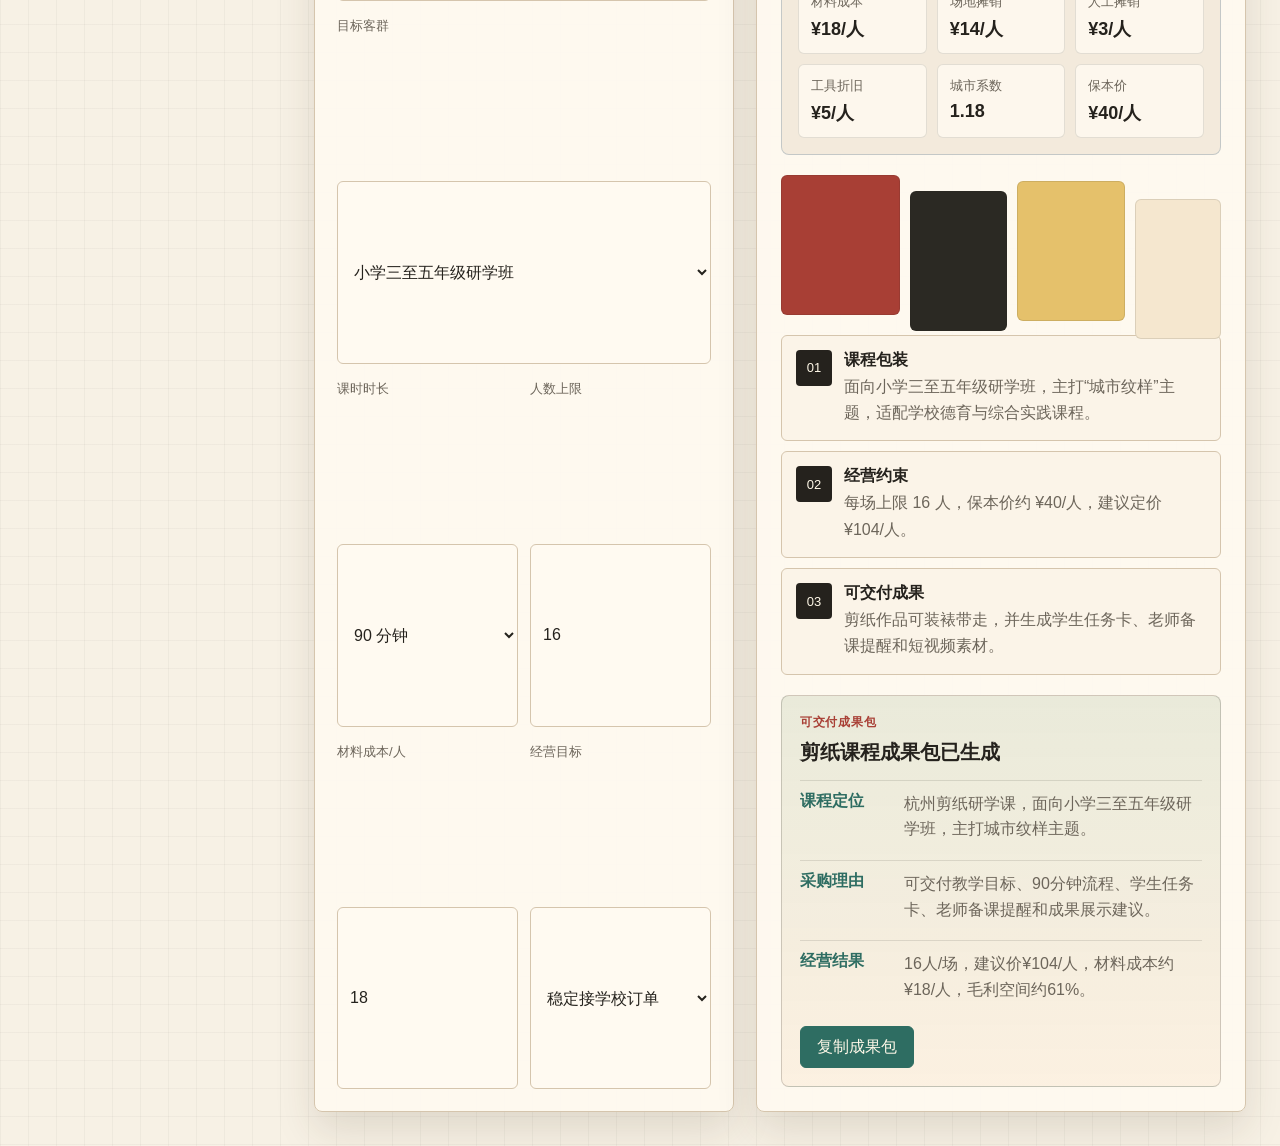
==== commit 1a0ae3a8: "Answer TRAE CN's judging critique before initial review TRAE CN flagged the first static demo as too" ====
--- a/index.html
+++ b/index.html
@@ -91,6 +91,12 @@
             <button class="primary-action" id="generateBtn" type="button">生成方案</button>
           </div>
 
+          <div class="pain-strip" aria-label="真实痛点">
+            <span>不会写课程介绍</span>
+            <span>不知道怎么定价</span>
+            <span>难向学校说明采购价值</span>
+          </div>
+
           <div class="studio-grid">
             <form class="control-panel" id="craftForm">
               <label>
@@ -161,6 +167,24 @@
                 <div><span>毛利空间</span><b id="margin">约 82%</b></div>
                 <div><span>接待规模</span><b id="capacityOut">16 人/场</b></div>
               </div>
+              <div class="analysis-panel" id="analysisPanel" aria-live="polite">
+                <div>
+                  <p class="eyebrow">智能生成过程</p>
+                  <h4 id="analysisTitle">已根据课程结构与经营约束生成方案</h4>
+                </div>
+                <div class="analysis-steps" id="analysisSteps"></div>
+              </div>
+              <details class="pricing-breakdown" open>
+                <summary>定价测算详情</summary>
+                <dl>
+                  <div><dt>材料成本</dt><dd id="materialCost">¥18/人</dd></div>
+                  <div><dt>场地摊销</dt><dd id="venueCost">¥12/人</dd></div>
+                  <div><dt>人工摊销</dt><dd id="laborCost">¥6/人</dd></div>
+                  <div><dt>工具折旧</dt><dd id="equipmentCost">¥5/人</dd></div>
+                  <div><dt>城市系数</dt><dd id="cityFactorOut">1.00</dd></div>
+                  <div><dt>保本价</dt><dd id="breakEvenPrice">¥41/人</dd></div>
+                </dl>
+              </details>
               <div class="material-visual" aria-label="课程材料视觉预览">
                 <span></span><span></span><span></span><span></span>
               </div>
@@ -253,6 +277,33 @@
               <span id="bookingPeople">6-16 人成团</span>
               <span id="bookingTakeaway">作品可带走</span>
             </div>
+            <form class="booking-form" id="bookingForm">
+              <label>
+                <span>体验日期</span>
+                <select id="bookingDate">
+                  <option value="本周六">本周六</option>
+                  <option value="本周日">本周日</option>
+                  <option value="下周六">下周六</option>
+                </select>
+              </label>
+              <label>
+                <span>时间段</span>
+                <select id="bookingSlot">
+                  <option value="10:00-11:30">10:00-11:30</option>
+                  <option value="14:00-15:30">14:00-15:30</option>
+                  <option value="16:00-17:30">16:00-17:30</option>
+                </select>
+              </label>
+              <label>
+                <span>联系人</span>
+                <input id="bookingContact" value="研学老师" maxlength="12" />
+              </label>
+              <label>
+                <span>联系电话</span>
+                <input id="bookingPhone" value="13800000000" maxlength="16" />
+              </label>
+              <button class="copy-action" type="submit">确认预约</button>
+            </form>
             <div class="order-confirm" id="reserveState">预约页已生成，等待游客选择时间。</div>
           </div>
         </section>
--- a/styles.css
+++ b/styles.css
@@ -364,6 +364,26 @@
   gap: 22px;
 }
 
+.pain-strip {
+  display: grid;
+  grid-template-columns: repeat(3, 1fr);
+  gap: 10px;
+  margin: -2px 0 20px;
+}
+
+.pain-strip span {
+  min-height: 46px;
+  display: grid;
+  place-items: center;
+  padding: 10px;
+  border: 1px solid rgba(168, 63, 53, 0.28);
+  border-radius: 6px;
+  background: rgba(168, 63, 53, 0.08);
+  color: #84342c;
+  text-align: center;
+  font-weight: 700;
+}
+
 .control-panel,
 .output-board,
 .lesson-sheet,
@@ -490,6 +510,75 @@
 .note-list {
   display: grid;
   gap: 10px;
+}
+
+.analysis-panel,
+.pricing-breakdown {
+  padding: 16px;
+  border: 1px solid rgba(49, 92, 131, 0.24);
+  border-radius: 8px;
+  background: #f3eadc;
+}
+
+.analysis-panel {
+  display: grid;
+  gap: 12px;
+}
+
+.analysis-panel h4 {
+  margin: 0;
+  font-family: "Songti SC", "Noto Serif CJK SC", serif;
+  font-size: 19px;
+}
+
+.analysis-panel.is-running {
+  border-color: rgba(46, 109, 98, 0.55);
+  background:
+    linear-gradient(90deg, rgba(46, 109, 98, 0.14), rgba(229, 193, 107, 0.16)),
+    #fff8e8;
+}
+
+.analysis-steps {
+  display: grid;
+  gap: 8px;
+}
+
+.analysis-steps .action-item {
+  padding: 11px;
+  background: rgba(255, 250, 241, 0.82);
+}
+
+.pricing-breakdown summary {
+  cursor: pointer;
+  color: var(--green);
+  font-weight: 800;
+}
+
+.pricing-breakdown dl {
+  display: grid;
+  grid-template-columns: repeat(3, 1fr);
+  gap: 10px;
+  margin: 14px 0 0;
+}
+
+.pricing-breakdown div {
+  min-height: 70px;
+  padding: 12px;
+  border: 1px solid rgba(37, 34, 29, 0.12);
+  border-radius: 6px;
+  background: rgba(255, 250, 241, 0.82);
+}
+
+.pricing-breakdown dt {
+  color: var(--muted);
+  font-size: 13px;
+}
+
+.pricing-breakdown dd {
+  margin: 6px 0 0;
+  color: var(--ink);
+  font-size: 18px;
+  font-weight: 800;
 }
 
 .deliverable-panel {
@@ -668,6 +757,21 @@
   background: #f2e6d5;
 }
 
+.booking-form {
+  display: grid;
+  grid-template-columns: repeat(4, 1fr) auto;
+  gap: 12px;
+  align-items: end;
+  padding: 18px;
+  background: #fff8e8;
+  border-top: 1px solid var(--line);
+}
+
+.booking-form .copy-action {
+  min-height: 44px;
+  white-space: nowrap;
+}
+
 .order-confirm.is-done {
   color: #fff8e8;
   background: var(--green);
@@ -744,7 +848,8 @@
   .studio-grid,
   .learning-layout,
   .media-grid,
-  .evidence-grid {
+  .evidence-grid,
+  .booking-form {
     grid-template-columns: 1fr;
   }
 
@@ -781,8 +886,10 @@
   .walkthrough,
   .metrics,
   .two-col,
+  .pain-strip,
   .booking-details,
-  .deliverable-list div {
+  .deliverable-list div,
+  .pricing-breakdown dl {
     grid-template-columns: 1fr;
   }
 
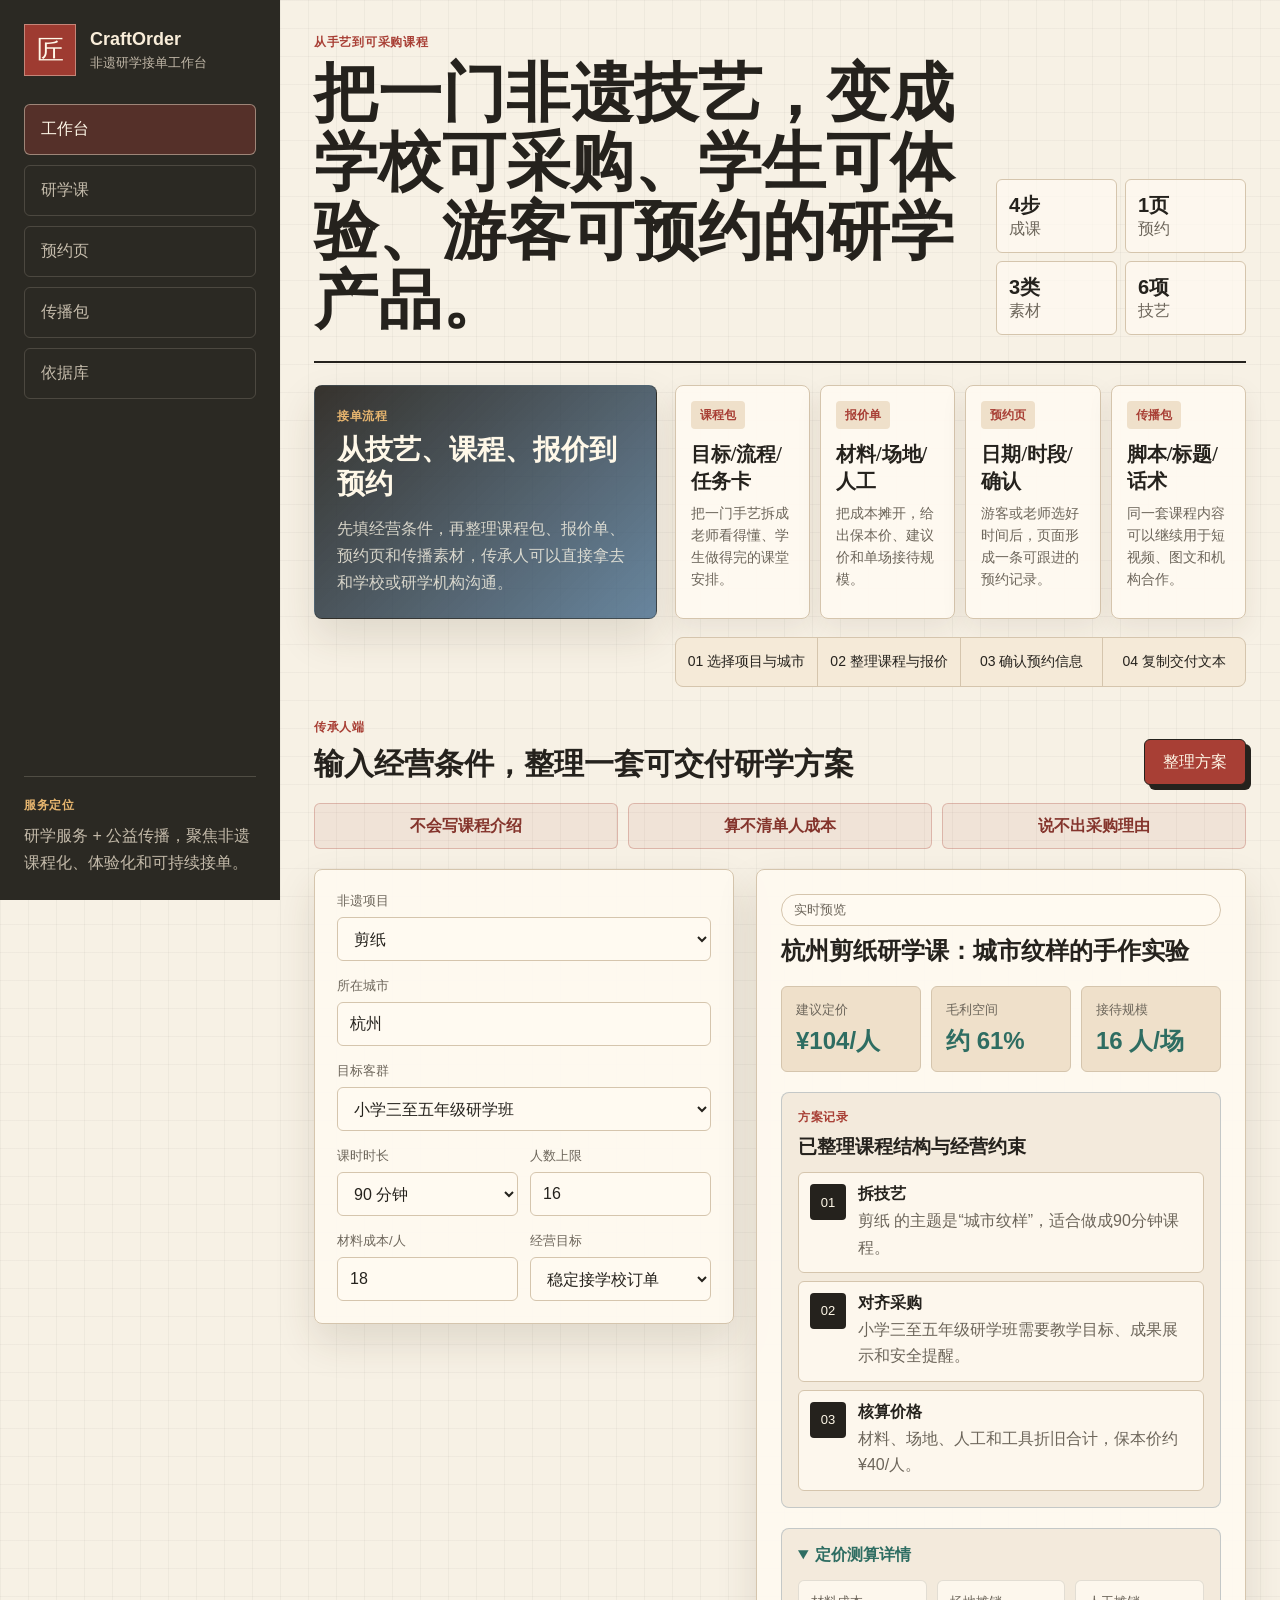
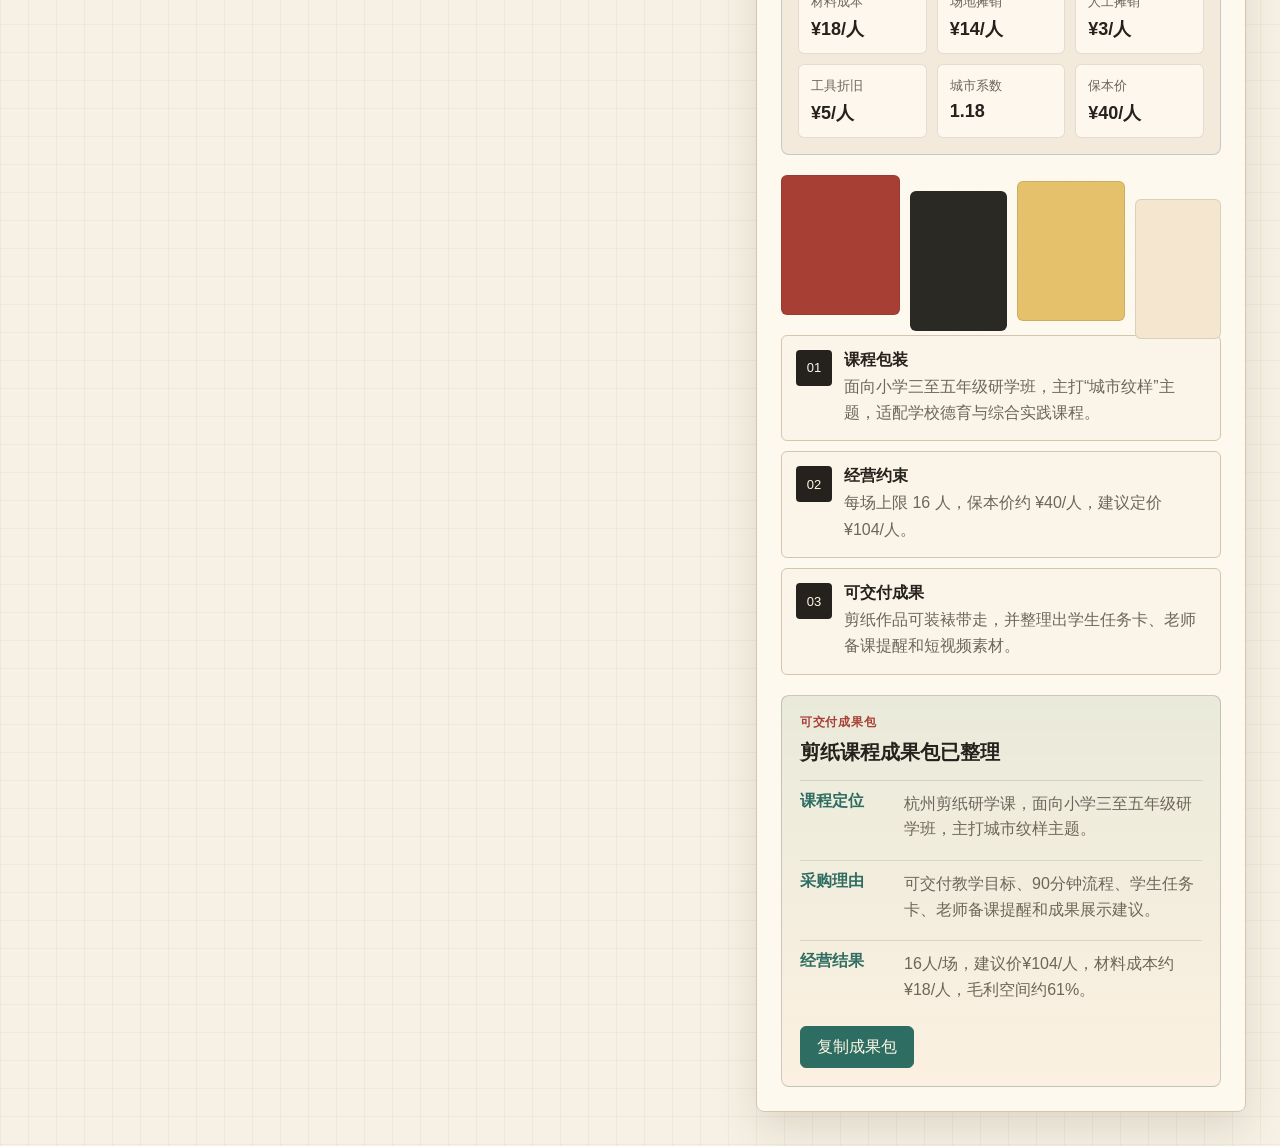
==== commit d57e0108: "Make the contest demo read like a product, not a judging memo The user flagged the first screen as t" ====
--- a/index.html
+++ b/index.html
@@ -38,7 +38,7 @@
             <p class="eyebrow">从手艺到可采购课程</p>
             <h1>把一门非遗技艺，变成学校可采购、学生可体验、游客可预约的研学产品。</h1>
           </div>
-          <div class="score-strip" aria-label="核心能力概览">
+          <div class="stats-strip" aria-label="核心能力概览">
             <span><b>4步</b>成课</span>
             <span><b>1页</b>预约</span>
             <span><b>3类</b>素材</span>
@@ -46,39 +46,39 @@
           </div>
         </header>
 
-        <section class="judge-panel" aria-label="初赛评审体验路径">
-          <div class="judge-intro">
-            <p class="eyebrow">初赛评审看板</p>
-            <h2>3 分钟跑通“从技艺到订单”的完整闭环</h2>
-            <p>评审不需要猜作品价值：页面直接对应创新性、实用性、完成度和设计体验四个维度，并给出可操作体验路径。</p>
-          </div>
-          <div class="judge-metrics">
+        <section class="workflow-panel" aria-label="接单流程概览">
+          <div class="workflow-intro">
+            <p class="eyebrow">接单流程</p>
+            <h2>从技艺、课程、报价到预约</h2>
+            <p>先填经营条件，再整理课程包、报价单、预约页和传播素材，传承人可以直接拿去和学校或研学机构沟通。</p>
+          </div>
+          <div class="workflow-metrics">
             <article>
-              <span>创新性</span>
-              <strong>经营闭环</strong>
-              <p>不是非遗百科或图片生成，而是课程、预约、传播和接单的一体化工具。</p>
+              <span>课程包</span>
+              <strong>目标/流程/任务卡</strong>
+              <p>把一门手艺拆成老师看得懂、学生做得完的课堂安排。</p>
             </article>
             <article>
-              <span>实用性</span>
-              <strong>真实角色</strong>
-              <p>面向传承人、学校老师、研学机构和游客，输出可直接复用的业务材料。</p>
+              <span>报价单</span>
+              <strong>材料/场地/人工</strong>
+              <p>把成本摊开，给出保本价、建议价和单场接待规模。</p>
             </article>
             <article>
-              <span>完成度</span>
-              <strong>五屏可交互</strong>
-              <p>输入条件后，课程包、预约页、传播包和依据库同步生成。</p>
+              <span>预约页</span>
+              <strong>日期/时段/确认</strong>
+              <p>游客或老师选好时间后，页面形成一条可跟进的预约记录。</p>
             </article>
             <article>
-              <span>设计体验</span>
-              <strong>工坊操作台</strong>
-              <p>用非遗工坊的纸、墨、印章和材料色，服务清晰的产品流程。</p>
-            </article>
-          </div>
-          <div class="walkthrough" aria-label="推荐体验步骤">
+              <span>传播包</span>
+              <strong>脚本/标题/话术</strong>
+              <p>同一套课程内容可以继续用于短视频、图文和机构合作。</p>
+            </article>
+          </div>
+          <div class="walkthrough" aria-label="接单步骤">
             <span>01 选择项目与城市</span>
-            <span>02 生成课程与定价</span>
-            <span>03 查看预约页</span>
-            <span>04 复制成果包</span>
+            <span>02 整理课程与报价</span>
+            <span>03 确认预约信息</span>
+            <span>04 复制交付文本</span>
           </div>
         </section>
 
@@ -86,15 +86,15 @@
           <div class="section-head">
             <div>
               <p class="eyebrow">传承人端</p>
-              <h2 id="studio-title">输入经营条件，生成一套可交付研学方案</h2>
-            </div>
-            <button class="primary-action" id="generateBtn" type="button">生成方案</button>
-          </div>
-
-          <div class="pain-strip" aria-label="真实痛点">
+              <h2 id="studio-title">输入经营条件，整理一套可交付研学方案</h2>
+            </div>
+            <button class="primary-action" id="generateBtn" type="button">整理方案</button>
+          </div>
+
+          <div class="pain-strip" aria-label="传承人常见困难">
             <span>不会写课程介绍</span>
-            <span>不知道怎么定价</span>
-            <span>难向学校说明采购价值</span>
+            <span>算不清单人成本</span>
+            <span>说不出采购理由</span>
           </div>
 
           <div class="studio-grid">
@@ -169,8 +169,8 @@
               </div>
               <div class="analysis-panel" id="analysisPanel" aria-live="polite">
                 <div>
-                  <p class="eyebrow">智能生成过程</p>
-                  <h4 id="analysisTitle">已根据课程结构与经营约束生成方案</h4>
+                  <p class="eyebrow">方案记录</p>
+                  <h4 id="analysisTitle">已整理课程结构与经营约束</h4>
                 </div>
                 <div class="analysis-steps" id="analysisSteps"></div>
               </div>
@@ -192,7 +192,7 @@
               <div class="deliverable-panel" aria-label="成果包预览">
                 <div>
                   <p class="eyebrow">可交付成果包</p>
-                  <h4 id="deliveryTitle">学校采购版课程包已生成</h4>
+                  <h4 id="deliveryTitle">学校采购版课程包已整理</h4>
                 </div>
                 <dl class="deliverable-list">
                   <div>
@@ -218,7 +218,7 @@
           <div class="section-head">
             <div>
               <p class="eyebrow">学校/研学机构端</p>
-              <h2 id="school-title">一键生成老师能采购、学生能完成的课程包</h2>
+              <h2 id="school-title">给老师一份能直接评估的课程包</h2>
             </div>
             <span class="status-pill">学校可采购课程包</span>
           </div>
@@ -254,9 +254,9 @@
           <div class="section-head">
             <div>
               <p class="eyebrow">游客/家长端</p>
-              <h2 id="booking-title">把生成结果变成可预约体验页</h2>
-            </div>
-            <button class="ghost-action" type="button" id="mockReserve">模拟预约</button>
+              <h2 id="booking-title">把课程方案接到具体预约</h2>
+            </div>
+            <button class="ghost-action" type="button" id="mockReserve">填入示例预约</button>
           </div>
 
           <div class="booking-page">
@@ -304,7 +304,7 @@
               </label>
               <button class="copy-action" type="submit">确认预约</button>
             </form>
-            <div class="order-confirm" id="reserveState">预约页已生成，等待游客选择时间。</div>
+            <div class="order-confirm" id="reserveState">待确认日期、时段和联系人。</div>
           </div>
         </section>
 
@@ -312,7 +312,7 @@
           <div class="section-head">
             <div>
               <p class="eyebrow">传播与销售包</p>
-              <h2 id="media-title">不是只生成文案，而是把课程推到真实渠道</h2>
+              <h2 id="media-title">把同一节课整理成可发布素材</h2>
             </div>
             <span class="status-pill">短视频传播素材</span>
           </div>
@@ -336,8 +336,8 @@
         <section class="view" id="evidence" aria-labelledby="evidence-title">
           <div class="section-head">
             <div>
-              <p class="eyebrow">政策与真实场景依据</p>
-              <h2 id="evidence-title">为什么主场景押“学校研学课程”</h2>
+              <p class="eyebrow">场景依据</p>
+              <h2 id="evidence-title">学校研学为什么适合作为第一场景</h2>
             </div>
             <span class="status-pill">政策与场景依据</span>
           </div>
@@ -351,12 +351,12 @@
             <article class="evidence-card">
               <span class="index-chip">02</span>
               <h3>课程化是关键</h3>
-              <p>非遗研学不是简单参观，需要课程目标、教学过程、实践体验和课程评价。匠单把“技艺”自动拆成学校能采购和老师能验收的课程包。</p>
+              <p>非遗研学需要课程目标、教学过程、实践体验和课程评价。匠单把“技艺”拆成学校能采购、老师能验收的课程包。</p>
             </article>
             <article class="evidence-card">
               <span class="index-chip">03</span>
               <h3>剪纸等项目天然适配</h3>
-              <p>中国剪纸已形成进校园、进社区、公益培训、文旅研学融合等实践基础。系统用剪纸、扎染、漆扇等低门槛手作项目，方便学生现场完成成果。</p>
+              <p>中国剪纸已形成进校园、进社区、公益培训、文旅研学融合等实践基础。匠单优先选用剪纸、扎染、漆扇等低门槛手作项目，方便学生现场完成成果。</p>
             </article>
           </div>
         </section>
--- a/styles.css
+++ b/styles.css
@@ -191,14 +191,14 @@
   font-size: 15px;
 }
 
-.score-strip {
+.stats-strip {
   display: grid;
   grid-template-columns: repeat(2, minmax(110px, 1fr));
   gap: 8px;
   min-width: 250px;
 }
 
-.score-strip span {
+.stats-strip span {
   border: 1px solid var(--line);
   background: rgba(255, 250, 241, 0.72);
   padding: 12px;
@@ -206,20 +206,20 @@
   color: var(--muted);
 }
 
-.score-strip b {
+.stats-strip b {
   display: block;
   color: var(--ink);
   font-size: 20px;
 }
 
-.judge-panel {
+.workflow-panel {
   display: grid;
   grid-template-columns: minmax(280px, 0.75fr) minmax(420px, 1.25fr);
   gap: 18px;
   padding: 22px 0 4px;
 }
 
-.judge-intro {
+.workflow-intro {
   min-height: 100%;
   padding: 22px;
   color: #fff8e8;
@@ -231,28 +231,28 @@
   box-shadow: var(--shadow);
 }
 
-.judge-intro .eyebrow {
+.workflow-intro .eyebrow {
   color: #e6b56f;
 }
 
-.judge-intro h2 {
+.workflow-intro h2 {
   font-size: 28px;
   line-height: 1.2;
 }
 
-.judge-intro p:not(.eyebrow) {
+.workflow-intro p:not(.eyebrow) {
   color: rgba(255, 248, 232, 0.78);
   line-height: 1.7;
   margin: 14px 0 0;
 }
 
-.judge-metrics {
+.workflow-metrics {
   display: grid;
   grid-template-columns: repeat(4, minmax(0, 1fr));
   gap: 10px;
 }
 
-.judge-metrics article {
+.workflow-metrics article {
   min-height: 172px;
   padding: 15px;
   border: 1px solid var(--line);
@@ -261,7 +261,7 @@
   box-shadow: 0 10px 26px rgba(63, 43, 22, 0.08);
 }
 
-.judge-metrics span {
+.workflow-metrics span {
   display: inline-flex;
   min-height: 28px;
   align-items: center;
@@ -273,14 +273,14 @@
   font-weight: 700;
 }
 
-.judge-metrics strong {
+.workflow-metrics strong {
   display: block;
   margin-top: 12px;
   font-family: "Songti SC", "Noto Serif CJK SC", serif;
   font-size: 20px;
 }
 
-.judge-metrics p {
+.workflow-metrics p {
   margin: 8px 0 0;
   color: var(--muted);
   line-height: 1.55;
@@ -401,11 +401,14 @@
   display: grid;
   gap: 16px;
   padding: 22px;
+  align-self: start;
+  align-content: start;
 }
 
 label {
   display: grid;
   gap: 7px;
+  align-content: start;
 }
 
 label span {
@@ -416,7 +419,7 @@
 input,
 select {
   width: 100%;
-  min-height: 44px;
+  height: 44px;
   border: 1px solid var(--line);
   background: var(--field);
   color: var(--ink);
@@ -844,7 +847,7 @@
   }
 
   .topbar,
-  .judge-panel,
+  .workflow-panel,
   .studio-grid,
   .learning-layout,
   .media-grid,
@@ -853,7 +856,7 @@
     grid-template-columns: 1fr;
   }
 
-  .judge-metrics,
+  .workflow-metrics,
   .walkthrough {
     grid-column: auto;
     grid-template-columns: repeat(2, 1fr);
@@ -881,8 +884,8 @@
   }
 
   .rail-nav,
-  .score-strip,
-  .judge-metrics,
+  .stats-strip,
+  .workflow-metrics,
   .walkthrough,
   .metrics,
   .two-col,
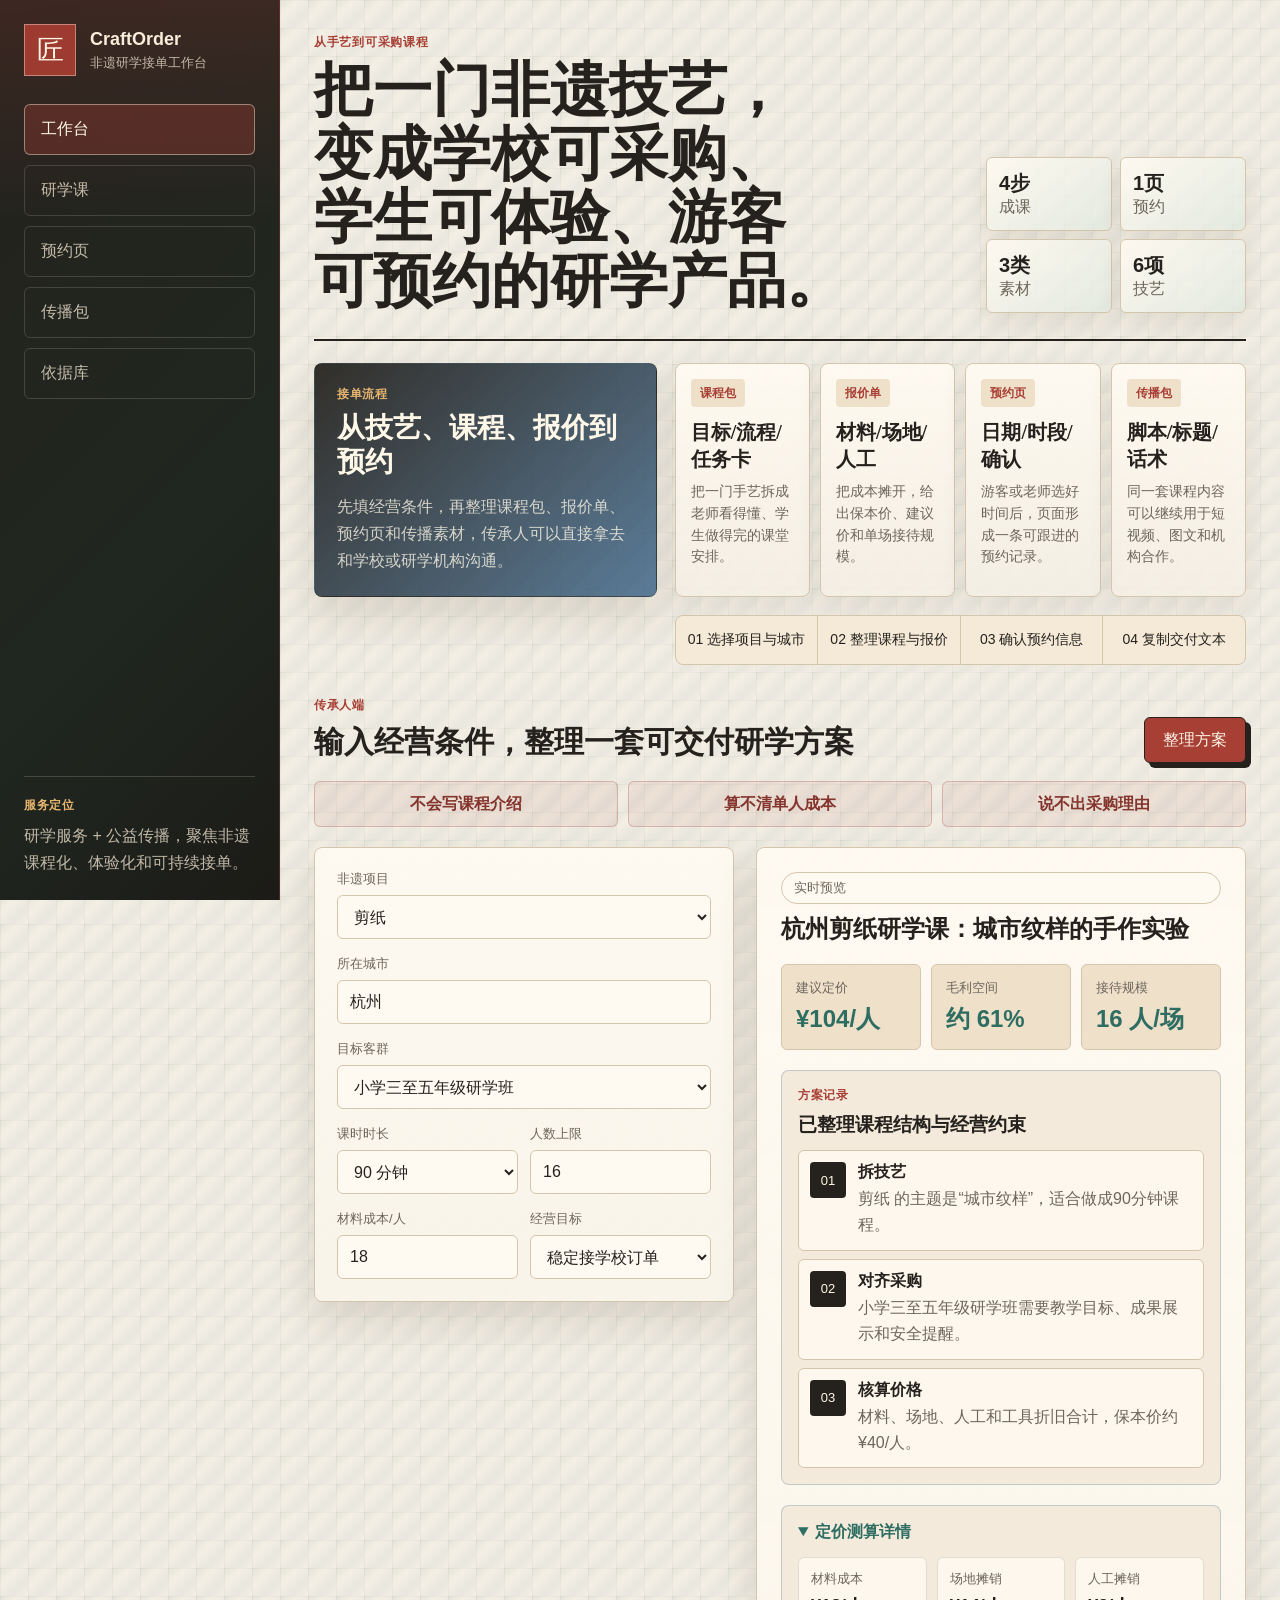
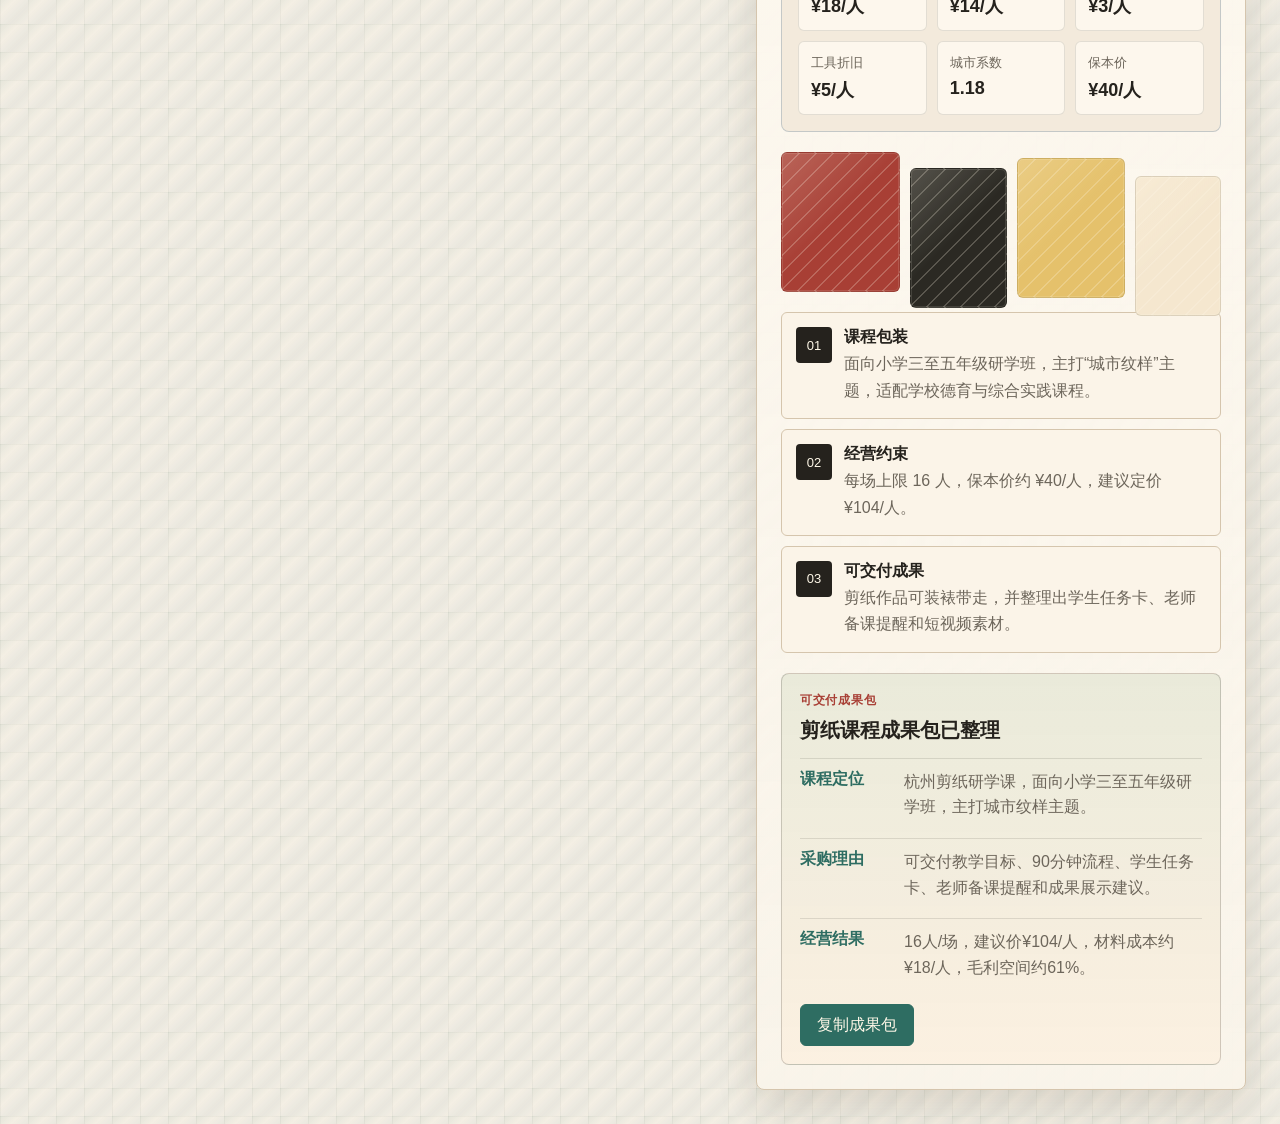
==== commit 1b66d5d0: "Raise the demo's first-impression design quality User screenshots exposed that media cards could loo" ====
--- a/index.html
+++ b/index.html
@@ -88,7 +88,7 @@
               <p class="eyebrow">传承人端</p>
               <h2 id="studio-title">输入经营条件，整理一套可交付研学方案</h2>
             </div>
-            <button class="primary-action" id="generateBtn" type="button">整理方案</button>
+            <button class="primary-action" id="planButton" type="button">整理方案</button>
           </div>
 
           <div class="pain-strip" aria-label="传承人常见困难">
@@ -256,7 +256,7 @@
               <p class="eyebrow">游客/家长端</p>
               <h2 id="booking-title">把课程方案接到具体预约</h2>
             </div>
-            <button class="ghost-action" type="button" id="mockReserve">填入示例预约</button>
+            <button class="ghost-action" type="button" id="quickSlotButton">选周六下午</button>
           </div>
 
           <div class="booking-page">
@@ -296,11 +296,11 @@
               </label>
               <label>
                 <span>联系人</span>
-                <input id="bookingContact" value="研学老师" maxlength="12" />
+                <input id="bookingContact" placeholder="请输入联系人姓名" maxlength="12" />
               </label>
               <label>
                 <span>联系电话</span>
-                <input id="bookingPhone" value="13800000000" maxlength="16" />
+                <input id="bookingPhone" type="tel" placeholder="请输入手机号" maxlength="16" />
               </label>
               <button class="copy-action" type="submit">确认预约</button>
             </form>
@@ -320,15 +320,25 @@
           <div class="media-grid">
             <article class="script-card">
               <p class="sheet-label">30 秒短视频脚本</p>
-              <div id="videoScript"></div>
+              <div id="videoScript">
+                <span>0-3 秒：展示一件剪纸成品，字幕“一门能被学校采购的非遗研学课”。</span>
+                <span>3-15 秒：输入城市、人数、材料成本，整理课程流程、学生任务卡和预约页。</span>
+                <span>15-30 秒：切到学生完成作品和成果墙，结尾提示“让手艺被看见，也被预约”。</span>
+              </div>
             </article>
             <article class="script-card">
               <p class="sheet-label">小红书标题</p>
-              <div id="socialTitles"></div>
+              <div id="socialTitles">
+                <span>把剪纸做成一节学校愿意采购的研学课</span>
+                <span>杭州周末亲子体验：剪纸作品可装裱带走</span>
+                <span>非遗传承人接研学课，先整理一套接单页</span>
+              </div>
             </article>
             <article class="script-card">
               <p class="sheet-label">研学合作话术</p>
-              <div id="partnerPitch"></div>
+              <div id="partnerPitch">
+                <span>您好，我们可以为小学三至五年级研学班提供 90 分钟剪纸研学课程。课程包含文化导入、材料认知、动手创作、成果展示四个环节，每场可接待 16 人，学生可带走作品，也可配合学校完成综合实践成果记录。单场报价约 ¥40-¥104/人，可按学校预算微调；如果方便，我们可以约 15 分钟电话或到工坊看一次材料。</span>
+              </div>
             </article>
           </div>
         </section>
--- a/styles.css
+++ b/styles.css
@@ -1,15 +1,18 @@
 :root {
   --ink: #25221d;
   --muted: #6d665b;
-  --paper: #f7f1e5;
-  --paper-2: #eee2cf;
+  --paper: #f4efe4;
+  --paper-2: #e7ddca;
   --field: #fffaf1;
   --line: #d5c5ad;
   --red: #a83f35;
   --green: #2e6d62;
   --blue: #315c83;
   --gold: #a86f25;
+  --jade: #dfe9df;
+  --lacquer: #2b2923;
   --shadow: 0 18px 40px rgba(63, 43, 22, 0.13);
+  --shadow-soft: 0 10px 24px rgba(63, 43, 22, 0.09);
 }
 
 * {
@@ -21,6 +24,7 @@
   min-height: 100vh;
   color: var(--ink);
   background:
+    linear-gradient(135deg, rgba(46, 109, 98, 0.08), transparent 34%, rgba(49, 92, 131, 0.06) 68%, transparent),
     linear-gradient(90deg, rgba(37, 34, 29, 0.04) 1px, transparent 1px),
     linear-gradient(rgba(37, 34, 29, 0.035) 1px, transparent 1px),
     var(--paper);
@@ -49,11 +53,14 @@
   top: 0;
   height: 100vh;
   padding: 24px;
-  background: #2b2923;
+  background:
+    linear-gradient(180deg, rgba(168, 63, 53, 0.18), transparent 24%),
+    linear-gradient(135deg, #25221d, #202720 62%, #1c1b17);
   color: #f9edd9;
   display: flex;
   flex-direction: column;
   gap: 28px;
+  border-right: 1px solid rgba(168, 63, 53, 0.32);
 }
 
 .mark {
@@ -101,6 +108,7 @@
   padding: 14px 16px;
   text-align: left;
   border-radius: 6px;
+  transition: background 160ms ease, border-color 160ms ease, transform 160ms ease;
 }
 
 .nav-button:hover,
@@ -108,6 +116,10 @@
   color: #fff8e8;
   background: rgba(168, 63, 53, 0.34);
   border-color: rgba(249, 237, 217, 0.45);
+}
+
+.nav-button:hover {
+  transform: translateX(2px);
 }
 
 .rail-note {
@@ -143,7 +155,7 @@
 
 .topbar {
   display: grid;
-  grid-template-columns: minmax(0, 1fr) auto;
+  grid-template-columns: minmax(0, 1fr) minmax(220px, 260px);
   gap: 24px;
   align-items: end;
   padding-bottom: 26px;
@@ -171,8 +183,9 @@
 h1 {
   margin: 0;
   max-width: 980px;
-  font-size: clamp(34px, 5vw, 64px);
+  font-size: clamp(38px, 4.6vw, 60px);
   line-height: 1.08;
+  text-wrap: balance;
 }
 
 h2 {
@@ -200,10 +213,12 @@
 
 .stats-strip span {
   border: 1px solid var(--line);
-  background: rgba(255, 250, 241, 0.72);
+  background:
+    linear-gradient(145deg, rgba(255, 250, 241, 0.92), rgba(223, 233, 223, 0.72));
   padding: 12px;
   border-radius: 6px;
   color: var(--muted);
+  box-shadow: var(--shadow-soft);
 }
 
 .stats-strip b {
@@ -224,7 +239,7 @@
   padding: 22px;
   color: #fff8e8;
   background:
-    linear-gradient(135deg, rgba(37, 34, 29, 0.92), rgba(49, 92, 131, 0.72)),
+    linear-gradient(135deg, rgba(37, 34, 29, 0.94), rgba(49, 92, 131, 0.78)),
     repeating-linear-gradient(135deg, rgba(255, 248, 232, 0.1) 0 1px, transparent 1px 12px);
   border: 1px solid rgba(37, 34, 29, 0.32);
   border-radius: 8px;
@@ -256,7 +271,8 @@
   min-height: 172px;
   padding: 15px;
   border: 1px solid var(--line);
-  background: rgba(255, 250, 241, 0.92);
+  background:
+    linear-gradient(180deg, rgba(255, 250, 241, 0.96), rgba(244, 239, 228, 0.88));
   border-radius: 8px;
   box-shadow: 0 10px 26px rgba(63, 43, 22, 0.08);
 }
@@ -333,6 +349,7 @@
   padding: 0 18px;
   border: 1px solid var(--ink);
   box-shadow: 5px 5px 0 var(--ink);
+  transition: transform 160ms ease, box-shadow 160ms ease;
 }
 
 .primary-action {
@@ -343,6 +360,12 @@
 .ghost-action {
   color: var(--ink);
   background: var(--field);
+}
+
+.primary-action:hover,
+.ghost-action:hover {
+  transform: translate(2px, 2px);
+  box-shadow: 3px 3px 0 var(--ink);
 }
 
 .status-pill,
@@ -392,7 +415,8 @@
 .booking-page,
 .script-card {
   border: 1px solid var(--line);
-  background: rgba(255, 250, 241, 0.9);
+  background:
+    linear-gradient(180deg, rgba(255, 250, 241, 0.96), rgba(250, 245, 235, 0.9));
   box-shadow: var(--shadow);
   border-radius: 8px;
 }
@@ -490,7 +514,11 @@
 .material-visual span {
   border: 1px solid rgba(37, 34, 29, 0.12);
   border-radius: 6px;
-  background: var(--swatch, #a83f35);
+  background:
+    repeating-linear-gradient(135deg, rgba(255, 248, 232, 0.22) 0 1px, transparent 1px 12px),
+    linear-gradient(135deg, rgba(255, 248, 232, 0.2), transparent 48%),
+    var(--swatch, #a83f35);
+  box-shadow: inset 0 0 0 1px rgba(255, 248, 232, 0.12);
 }
 
 .material-visual span:nth-child(2) {
@@ -715,7 +743,7 @@
   padding: 34px;
   align-items: end;
   background:
-    linear-gradient(120deg, rgba(37, 34, 29, 0.76), rgba(37, 34, 29, 0.18)),
+    linear-gradient(120deg, rgba(37, 34, 29, 0.82), rgba(37, 34, 29, 0.22)),
     repeating-linear-gradient(45deg, #a83f35 0 18px, #e0bd67 18px 26px, #315c83 26px 42px, #2e6d62 42px 56px);
   color: #fff8e8;
 }
@@ -782,8 +810,9 @@
 
 .media-grid {
   display: grid;
-  grid-template-columns: repeat(3, 1fr);
+  grid-template-columns: minmax(0, 1.05fr) minmax(0, 0.95fr) minmax(0, 1.15fr);
   gap: 18px;
+  align-items: stretch;
 }
 
 .evidence-grid {
@@ -811,7 +840,25 @@
 }
 
 .script-card {
+  position: relative;
   min-height: 320px;
+  overflow: hidden;
+}
+
+.script-card::before {
+  content: "";
+  position: absolute;
+  inset: 0 0 auto;
+  height: 5px;
+  background: linear-gradient(90deg, var(--red), var(--gold), var(--green));
+}
+
+.script-card:nth-child(2)::before {
+  background: linear-gradient(90deg, var(--green), var(--blue));
+}
+
+.script-card:nth-child(3)::before {
+  background: linear-gradient(90deg, var(--blue), var(--red));
 }
 
 .script-card p {
@@ -825,11 +872,22 @@
 
 .script-card span {
   display: block;
-  padding: 12px;
-  background: #fbf4e8;
+  padding: 13px 14px;
+  background:
+    linear-gradient(180deg, rgba(255, 250, 241, 0.94), rgba(243, 234, 220, 0.82));
   border: 1px solid var(--line);
+  border-left: 4px solid rgba(168, 63, 53, 0.72);
   border-radius: 6px;
   line-height: 1.65;
+  box-shadow: 0 7px 16px rgba(63, 43, 22, 0.06);
+}
+
+.script-card:nth-child(2) span {
+  border-left-color: rgba(46, 109, 98, 0.72);
+}
+
+.script-card:nth-child(3) span {
+  border-left-color: rgba(49, 92, 131, 0.72);
 }
 
 @media (max-width: 1120px) {
@@ -843,7 +901,11 @@
   }
 
   .rail-nav {
-    grid-template-columns: repeat(4, 1fr);
+    grid-template-columns: repeat(5, 1fr);
+  }
+
+  .nav-button {
+    text-align: center;
   }
 
   .topbar,
@@ -866,11 +928,11 @@
 @media (max-width: 720px) {
   .workspace,
   .rail {
-    padding: 18px;
+    padding: 16px;
   }
 
   h1 {
-    font-size: 34px;
+    font-size: 31px;
   }
 
   h2 {
@@ -883,7 +945,6 @@
     display: grid;
   }
 
-  .rail-nav,
   .stats-strip,
   .workflow-metrics,
   .walkthrough,
@@ -896,7 +957,34 @@
     grid-template-columns: 1fr;
   }
 
+  .rail {
+    gap: 16px;
+  }
+
+  .rail-nav {
+    grid-template-columns: repeat(5, minmax(0, 1fr));
+    gap: 6px;
+  }
+
+  .nav-button {
+    min-height: 42px;
+    padding: 8px 4px;
+    font-size: 13px;
+  }
+
+  .nav-button:hover {
+    transform: none;
+  }
+
+  .topbar {
+    gap: 16px;
+  }
+
   .material-visual {
     min-height: 100px;
   }
-}
+
+  .script-card {
+    min-height: auto;
+  }
+}
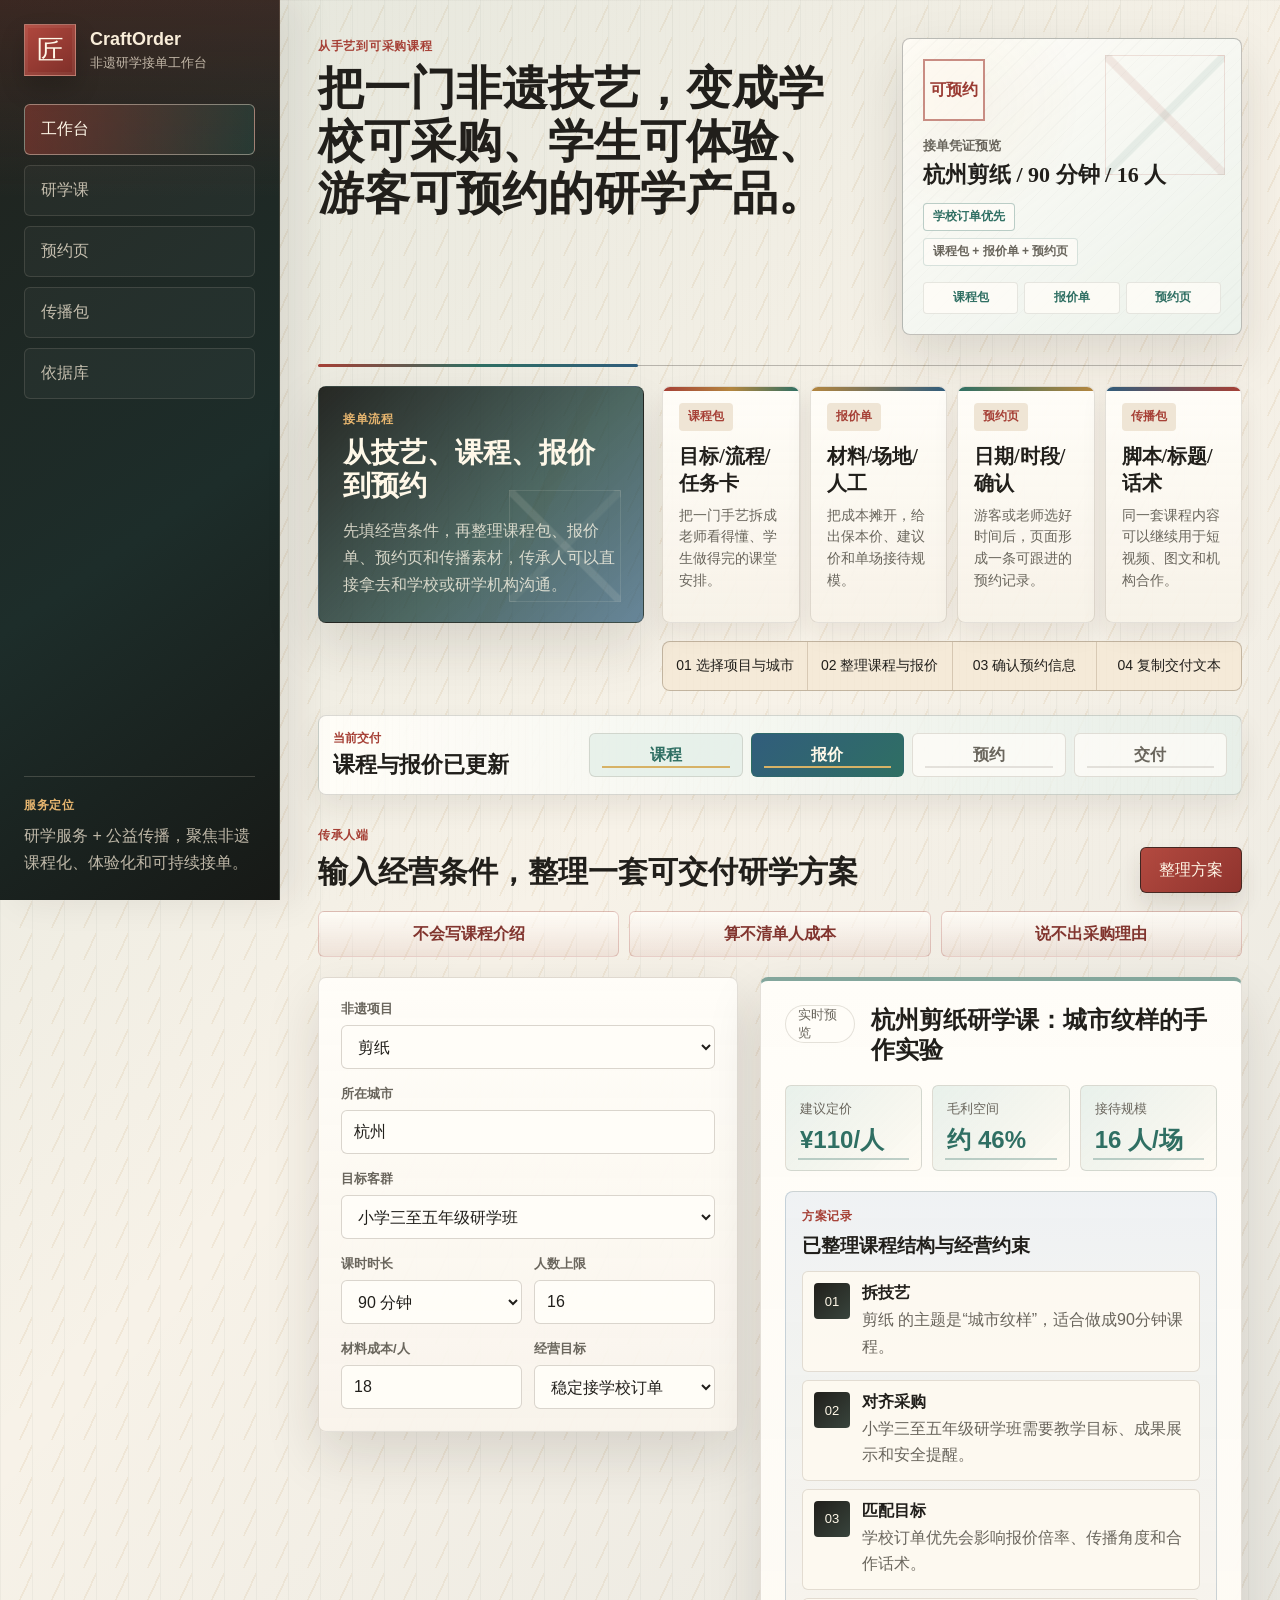
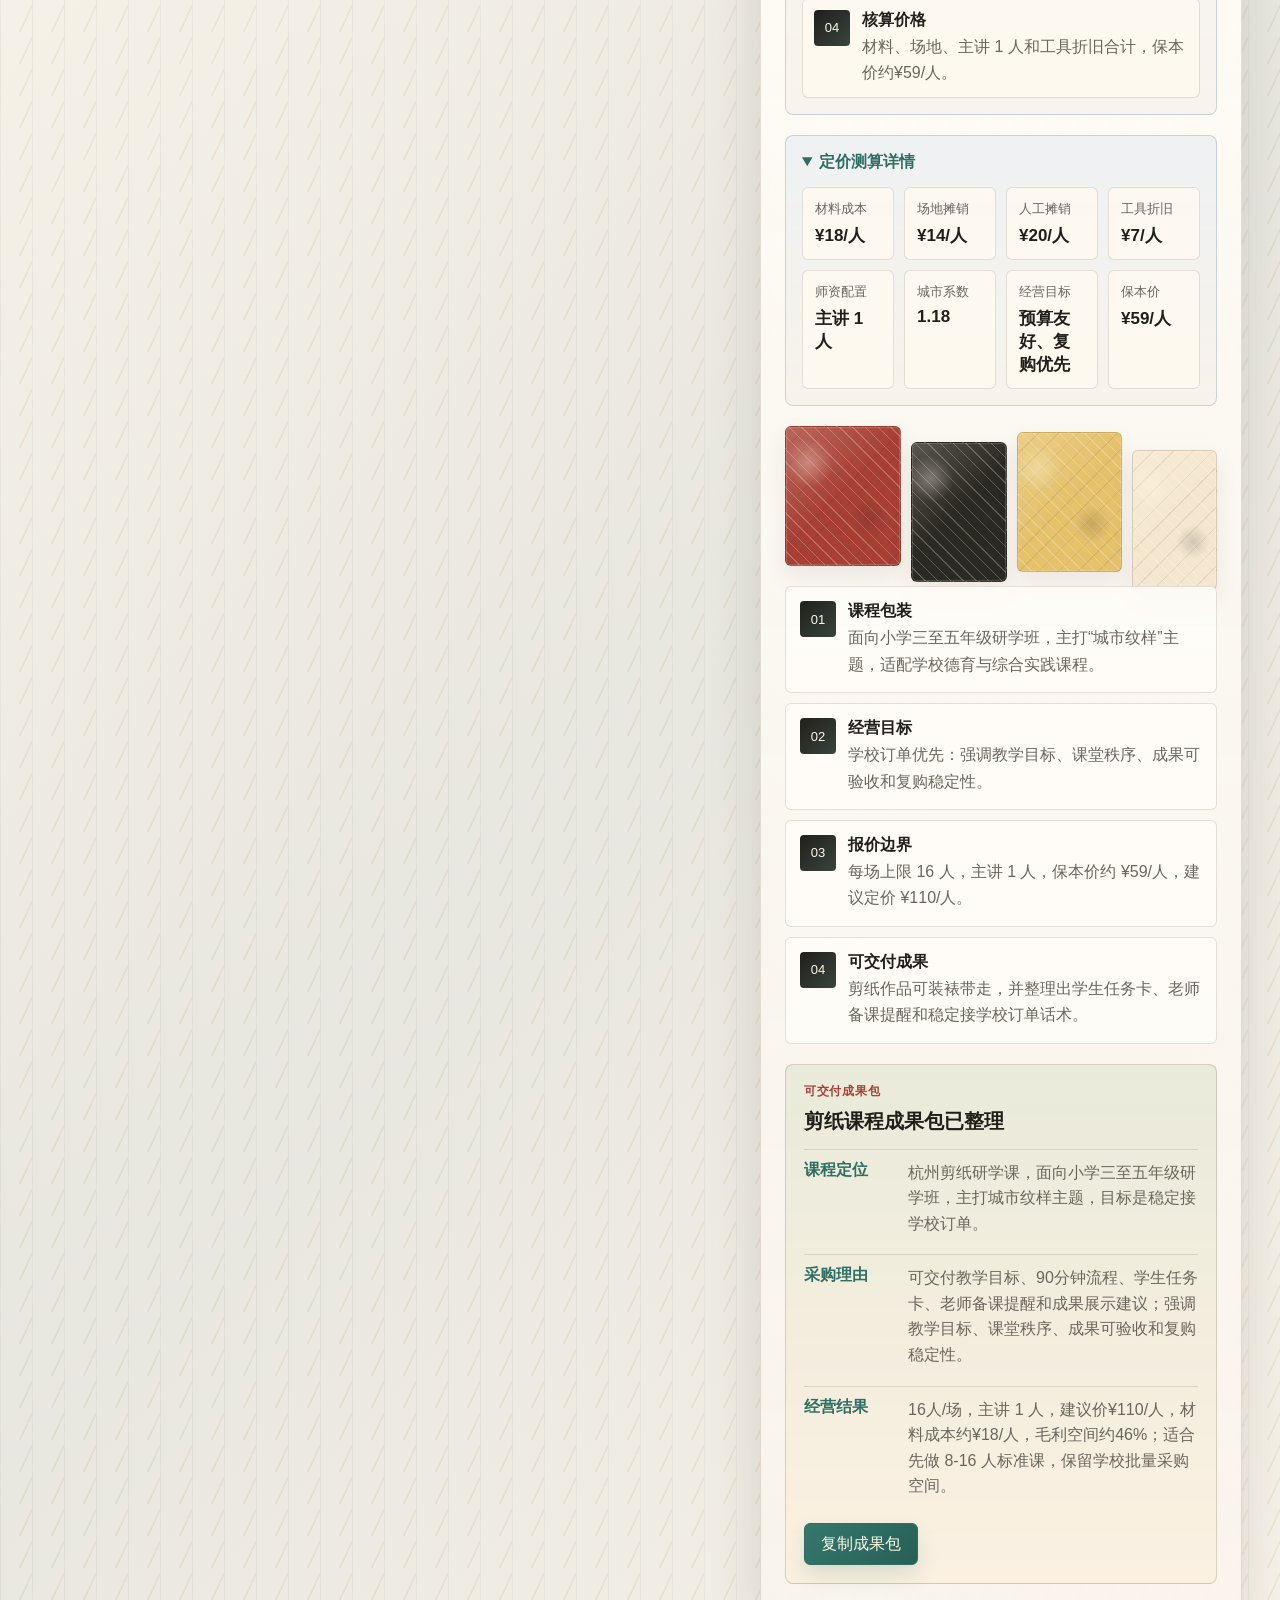
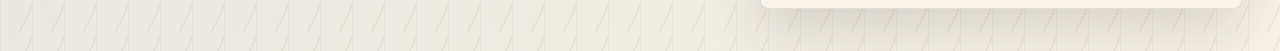
==== commit 8a213c1c: "Make the demo submission safer for first-round review The current contest version needed to remove r" ====
--- a/index.html
+++ b/index.html
@@ -38,11 +38,21 @@
             <p class="eyebrow">从手艺到可采购课程</p>
             <h1>把一门非遗技艺，变成学校可采购、学生可体验、游客可预约的研学产品。</h1>
           </div>
-          <div class="stats-strip" aria-label="核心能力概览">
-            <span><b>4步</b>成课</span>
-            <span><b>1页</b>预约</span>
-            <span><b>3类</b>素材</span>
-            <span><b>6项</b>技艺</span>
+          <div class="hero-side">
+            <aside class="hero-proof" aria-label="研学接单成果预览">
+              <span class="proof-seal">可预约</span>
+              <p>接单凭证预览</p>
+              <strong id="heroProofCourse">杭州剪纸 / 90 分钟 / 16 人</strong>
+              <div class="proof-meta">
+                <span id="heroProofGoal">学校订单优先</span>
+                <span>课程包 + 报价单 + 预约页</span>
+              </div>
+              <div class="proof-steps">
+                <span>课程包</span>
+                <span>报价单</span>
+                <span>预约页</span>
+              </div>
+            </aside>
           </div>
         </header>
 
@@ -80,6 +90,19 @@
             <span>03 确认预约信息</span>
             <span>04 复制交付文本</span>
           </div>
+        </section>
+
+        <section class="handoff-strip" aria-label="交付状态">
+          <div>
+            <span>当前交付</span>
+            <strong id="handoffTitle">课程包已生成</strong>
+          </div>
+          <ol class="handoff-steps" id="handoffSteps">
+            <li data-stage="course" class="is-done">课程</li>
+            <li data-stage="price" class="is-active">报价</li>
+            <li data-stage="reserve">预约</li>
+            <li data-stage="copy">交付</li>
+          </ol>
         </section>
 
         <section class="view is-visible" id="studio" aria-labelledby="studio-title">
@@ -181,7 +204,9 @@
                   <div><dt>场地摊销</dt><dd id="venueCost">¥12/人</dd></div>
                   <div><dt>人工摊销</dt><dd id="laborCost">¥6/人</dd></div>
                   <div><dt>工具折旧</dt><dd id="equipmentCost">¥5/人</dd></div>
+                  <div><dt>师资配置</dt><dd id="laborPlan">主讲 1 人</dd></div>
                   <div><dt>城市系数</dt><dd id="cityFactorOut">1.00</dd></div>
+                  <div><dt>经营目标</dt><dd id="goalStrategy">学校订单</dd></div>
                   <div><dt>保本价</dt><dd id="breakEvenPrice">¥41/人</dd></div>
                 </dl>
               </details>
@@ -373,6 +398,7 @@
       </section>
     </main>
 
+    <div class="toast" id="toast" role="status" aria-live="polite"></div>
     <script src="./app.js"></script>
   </body>
 </html>
--- a/styles.css
+++ b/styles.css
@@ -1,18 +1,23 @@
 :root {
-  --ink: #25221d;
-  --muted: #6d665b;
-  --paper: #f4efe4;
-  --paper-2: #e7ddca;
-  --field: #fffaf1;
-  --line: #d5c5ad;
-  --red: #a83f35;
-  --green: #2e6d62;
-  --blue: #315c83;
-  --gold: #a86f25;
-  --jade: #dfe9df;
-  --lacquer: #2b2923;
-  --shadow: 0 18px 40px rgba(63, 43, 22, 0.13);
-  --shadow-soft: 0 10px 24px rgba(63, 43, 22, 0.09);
+  --ink: #211f1b;
+  --ink-2: #34312a;
+  --muted: #6a665d;
+  --paper: #f7f2e8;
+  --paper-2: #ede4d5;
+  --field: #fffdf8;
+  --card: #fffaf2;
+  --line: #d8c9b4;
+  --line-soft: rgba(86, 74, 56, 0.16);
+  --red: #a64036;
+  --green: #2f6f63;
+  --blue: #315d7c;
+  --gold: #b4863f;
+  --gold-2: #d7b266;
+  --jade: #e5efe9;
+  --lacquer: #1f211d;
+  --shadow: 0 22px 54px rgba(42, 34, 24, 0.13);
+  --shadow-soft: 0 12px 28px rgba(54, 42, 27, 0.08);
+  --ring: rgba(47, 111, 99, 0.28);
 }
 
 * {
@@ -24,12 +29,25 @@
   min-height: 100vh;
   color: var(--ink);
   background:
-    linear-gradient(135deg, rgba(46, 109, 98, 0.08), transparent 34%, rgba(49, 92, 131, 0.06) 68%, transparent),
-    linear-gradient(90deg, rgba(37, 34, 29, 0.04) 1px, transparent 1px),
-    linear-gradient(rgba(37, 34, 29, 0.035) 1px, transparent 1px),
+    linear-gradient(135deg, rgba(47, 111, 99, 0.1), transparent 32%, rgba(49, 93, 124, 0.08) 66%, transparent),
+    linear-gradient(115deg, transparent 0 72%, rgba(180, 134, 63, 0.1) 72% 76%, transparent 76%),
+    linear-gradient(90deg, rgba(33, 31, 27, 0.038) 1px, transparent 1px),
+    linear-gradient(rgba(33, 31, 27, 0.032) 1px, transparent 1px),
     var(--paper);
-  background-size: 28px 28px;
+  background-size: auto, 32px 32px, 32px 32px;
   font-family: "Avenir Next", "PingFang SC", "Hiragino Sans GB", sans-serif;
+}
+
+body::before {
+  content: "";
+  position: fixed;
+  inset: 0;
+  pointer-events: none;
+  opacity: 0.42;
+  background:
+    repeating-linear-gradient(0deg, rgba(255, 255, 255, 0.18) 0 1px, transparent 1px 5px),
+    repeating-linear-gradient(90deg, rgba(124, 104, 76, 0.035) 0 1px, transparent 1px 7px);
+  mix-blend-mode: multiply;
 }
 
 button,
@@ -54,13 +72,14 @@
   height: 100vh;
   padding: 24px;
   background:
-    linear-gradient(180deg, rgba(168, 63, 53, 0.18), transparent 24%),
-    linear-gradient(135deg, #25221d, #202720 62%, #1c1b17);
+    linear-gradient(180deg, rgba(164, 64, 54, 0.2), transparent 22%),
+    linear-gradient(145deg, #20221d, #1d2d2a 58%, #171916);
   color: #f9edd9;
   display: flex;
   flex-direction: column;
   gap: 28px;
-  border-right: 1px solid rgba(168, 63, 53, 0.32);
+  border-right: 1px solid rgba(244, 230, 204, 0.14);
+  box-shadow: 18px 0 36px rgba(33, 31, 27, 0.08);
 }
 
 .mark {
@@ -74,11 +93,13 @@
   height: 52px;
   display: grid;
   place-items: center;
-  border: 1px solid rgba(249, 237, 217, 0.42);
-  background: #9e3b31;
+  border: 1px solid rgba(249, 237, 217, 0.34);
+  background:
+    linear-gradient(145deg, #b1483e, #7e2f29);
   color: #fff8e8;
   font-family: "Songti SC", serif;
   font-size: 27px;
+  box-shadow: inset 0 0 0 3px rgba(255, 248, 232, 0.06), 0 12px 24px rgba(0, 0, 0, 0.18);
 }
 
 .mark strong,
@@ -102,8 +123,8 @@
 }
 
 .nav-button {
-  border: 1px solid rgba(249, 237, 217, 0.16);
-  background: transparent;
+  border: 1px solid rgba(249, 237, 217, 0.12);
+  background: rgba(255, 248, 232, 0.035);
   color: rgba(249, 237, 217, 0.75);
   padding: 14px 16px;
   text-align: left;
@@ -114,8 +135,9 @@
 .nav-button:hover,
 .nav-button.is-active {
   color: #fff8e8;
-  background: rgba(168, 63, 53, 0.34);
-  border-color: rgba(249, 237, 217, 0.45);
+  background:
+    linear-gradient(90deg, rgba(164, 64, 54, 0.48), rgba(47, 111, 99, 0.24));
+  border-color: rgba(249, 237, 217, 0.42);
 }
 
 .nav-button:hover {
@@ -150,16 +172,28 @@
 
 .workspace {
   min-width: 0;
-  padding: 34px;
+  padding: 34px 38px 42px;
 }
 
 .topbar {
   display: grid;
-  grid-template-columns: minmax(0, 1fr) minmax(220px, 260px);
-  gap: 24px;
-  align-items: end;
-  padding-bottom: 26px;
-  border-bottom: 2px solid var(--ink);
+  grid-template-columns: minmax(0, 1fr) minmax(300px, 340px);
+  gap: 34px;
+  align-items: stretch;
+  padding: 4px 0 30px;
+  border-bottom: 1px solid rgba(33, 31, 27, 0.28);
+  position: relative;
+}
+
+.topbar::after {
+  content: "";
+  position: absolute;
+  left: 0;
+  bottom: -2px;
+  width: min(320px, 42vw);
+  height: 3px;
+  background: linear-gradient(90deg, var(--red), var(--green), var(--blue));
+  border-radius: 999px;
 }
 
 .eyebrow {
@@ -182,10 +216,11 @@
 
 h1 {
   margin: 0;
-  max-width: 980px;
-  font-size: clamp(38px, 4.6vw, 60px);
-  line-height: 1.08;
+  max-width: 900px;
+  font-size: clamp(34px, 3.6vw, 54px);
+  line-height: 1.14;
   text-wrap: balance;
+  color: var(--ink);
 }
 
 h2 {
@@ -204,46 +239,165 @@
   font-size: 15px;
 }
 
-.stats-strip {
-  display: grid;
-  grid-template-columns: repeat(2, minmax(110px, 1fr));
-  gap: 8px;
-  min-width: 250px;
-}
-
-.stats-strip span {
-  border: 1px solid var(--line);
-  background:
-    linear-gradient(145deg, rgba(255, 250, 241, 0.92), rgba(223, 233, 223, 0.72));
-  padding: 12px;
-  border-radius: 6px;
+.hero-side {
+  display: grid;
+  min-width: 0;
+}
+
+.hero-proof {
+  position: relative;
+  overflow: hidden;
+  min-height: 238px;
+  padding: 20px;
+  border: 1px solid rgba(33, 31, 27, 0.28);
+  border-radius: 8px;
+  background:
+    linear-gradient(145deg, rgba(255, 253, 248, 0.94), rgba(229, 239, 233, 0.74)),
+    #fffaf2;
+  box-shadow: var(--shadow);
+}
+
+.hero-proof::before {
+  content: "";
+  position: absolute;
+  width: 118px;
+  height: 118px;
+  right: 16px;
+  top: 16px;
+  border: 1px solid rgba(164, 64, 54, 0.2);
+  background:
+    linear-gradient(45deg, transparent 47%, rgba(164, 64, 54, 0.14) 48% 52%, transparent 53%),
+    linear-gradient(-45deg, transparent 47%, rgba(47, 111, 99, 0.12) 48% 52%, transparent 53%);
+  opacity: 0.7;
+}
+
+.hero-proof::after {
+  content: "";
+  position: absolute;
+  inset: 0;
+  pointer-events: none;
+  background:
+    repeating-linear-gradient(135deg, rgba(33, 31, 27, 0.04) 0 1px, transparent 1px 12px),
+    radial-gradient(circle at 18% 22%, rgba(180, 134, 63, 0.12), transparent 34%);
+  opacity: 0.46;
+}
+
+.hero-proof > * {
+  position: relative;
+  z-index: 1;
+}
+
+.proof-seal {
+  display: inline-grid;
+  place-items: center;
+  min-width: 62px;
+  min-height: 62px;
+  border: 2px solid rgba(164, 64, 54, 0.58);
+  color: #9a3b33;
+  font-family: "Songti SC", "Noto Serif CJK SC", serif;
+  font-weight: 800;
+  letter-spacing: 0;
+  background: rgba(255, 250, 241, 0.68);
+}
+
+.hero-proof p {
+  margin: 16px 0 6px;
   color: var(--muted);
-  box-shadow: var(--shadow-soft);
-}
-
-.stats-strip b {
+  font-size: 13px;
+  font-weight: 800;
+}
+
+.hero-proof strong {
   display: block;
   color: var(--ink);
-  font-size: 20px;
+  font-family: "Songti SC", "Noto Serif CJK SC", serif;
+  font-size: 22px;
+  line-height: 1.25;
+}
+
+.proof-meta {
+  display: grid;
+  gap: 7px;
+  margin-top: 14px;
+}
+
+.proof-meta span {
+  display: inline-flex;
+  width: fit-content;
+  min-height: 28px;
+  align-items: center;
+  padding: 0 9px;
+  border: 1px solid rgba(47, 111, 99, 0.18);
+  border-radius: 4px;
+  background: rgba(255, 253, 248, 0.68);
+  color: var(--muted);
+  font-size: 12px;
+  font-weight: 800;
+}
+
+.proof-meta span:first-child {
+  color: var(--green);
+  border-color: rgba(47, 111, 99, 0.32);
+}
+
+.proof-steps {
+  display: grid;
+  grid-template-columns: repeat(3, 1fr);
+  gap: 6px;
+  margin-top: 16px;
+}
+
+.proof-steps span {
+  min-height: 32px;
+  display: grid;
+  place-items: center;
+  border: 1px solid rgba(33, 31, 27, 0.1);
+  border-radius: 4px;
+  background: rgba(255, 253, 248, 0.76);
+  color: var(--green);
+  font-size: 12px;
+  font-weight: 800;
 }
 
 .workflow-panel {
   display: grid;
-  grid-template-columns: minmax(280px, 0.75fr) minmax(420px, 1.25fr);
+  grid-template-columns: minmax(280px, 0.72fr) minmax(420px, 1.28fr);
   gap: 18px;
-  padding: 22px 0 4px;
+  padding: 20px 0 6px;
 }
 
 .workflow-intro {
+  position: relative;
+  overflow: hidden;
   min-height: 100%;
-  padding: 22px;
+  padding: 24px;
   color: #fff8e8;
   background:
-    linear-gradient(135deg, rgba(37, 34, 29, 0.94), rgba(49, 92, 131, 0.78)),
-    repeating-linear-gradient(135deg, rgba(255, 248, 232, 0.1) 0 1px, transparent 1px 12px);
-  border: 1px solid rgba(37, 34, 29, 0.32);
+    linear-gradient(135deg, rgba(31, 33, 29, 0.97), rgba(32, 67, 63, 0.78) 58%, rgba(49, 93, 124, 0.72)),
+    linear-gradient(115deg, transparent 0 62%, rgba(215, 178, 102, 0.14) 62% 66%, transparent 66%),
+    repeating-linear-gradient(135deg, rgba(255, 248, 232, 0.09) 0 1px, transparent 1px 13px);
+  border: 1px solid rgba(33, 31, 27, 0.32);
   border-radius: 8px;
   box-shadow: var(--shadow);
+}
+
+.workflow-intro::after {
+  content: "";
+  position: absolute;
+  right: 22px;
+  bottom: 20px;
+  width: 110px;
+  height: 110px;
+  border: 1px solid rgba(255, 248, 232, 0.18);
+  background:
+    linear-gradient(45deg, transparent 47%, rgba(255, 248, 232, 0.18) 48% 52%, transparent 53%),
+    linear-gradient(-45deg, transparent 47%, rgba(255, 248, 232, 0.1) 48% 52%, transparent 53%);
+  opacity: 0.6;
+}
+
+.workflow-intro > * {
+  position: relative;
+  z-index: 1;
 }
 
 .workflow-intro .eyebrow {
@@ -268,13 +422,35 @@
 }
 
 .workflow-metrics article {
-  min-height: 172px;
-  padding: 15px;
-  border: 1px solid var(--line);
-  background:
-    linear-gradient(180deg, rgba(255, 250, 241, 0.96), rgba(244, 239, 228, 0.88));
+  position: relative;
+  overflow: hidden;
+  min-height: 150px;
+  padding: 16px;
+  border: 1px solid var(--line-soft);
+  background:
+    linear-gradient(180deg, rgba(255, 253, 248, 0.98), rgba(247, 242, 232, 0.9));
   border-radius: 8px;
   box-shadow: 0 10px 26px rgba(63, 43, 22, 0.08);
+}
+
+.workflow-metrics article::before {
+  content: "";
+  position: absolute;
+  inset: 0 0 auto;
+  height: 4px;
+  background: linear-gradient(90deg, var(--red), var(--gold), var(--green));
+}
+
+.workflow-metrics article:nth-child(2)::before {
+  background: linear-gradient(90deg, var(--gold), var(--blue));
+}
+
+.workflow-metrics article:nth-child(3)::before {
+  background: linear-gradient(90deg, var(--green), var(--gold));
+}
+
+.workflow-metrics article:nth-child(4)::before {
+  background: linear-gradient(90deg, var(--blue), var(--red));
 }
 
 .workflow-metrics span {
@@ -283,7 +459,7 @@
   align-items: center;
   padding: 0 9px;
   border-radius: 4px;
-  background: #efe0ca;
+  background: #efe5d5;
   color: var(--red);
   font-size: 12px;
   font-weight: 700;
@@ -309,7 +485,7 @@
   grid-template-columns: repeat(4, minmax(0, 1fr));
   gap: 1px;
   overflow: hidden;
-  border: 1px solid var(--line);
+  border: 1px solid var(--line-soft);
   border-radius: 8px;
   background: var(--line);
 }
@@ -325,6 +501,81 @@
   font-size: 14px;
 }
 
+.handoff-strip {
+  display: grid;
+  grid-template-columns: minmax(220px, 0.38fr) minmax(420px, 1fr);
+  gap: 14px;
+  align-items: center;
+  margin: 18px 0 4px;
+  padding: 14px;
+  border: 1px solid rgba(33, 31, 27, 0.16);
+  border-radius: 8px;
+  background:
+    linear-gradient(90deg, rgba(255, 253, 248, 0.96), rgba(229, 239, 233, 0.78));
+  box-shadow: var(--shadow-soft);
+}
+
+.handoff-strip > div {
+  display: grid;
+  gap: 3px;
+}
+
+.handoff-strip span {
+  color: var(--red);
+  font-size: 12px;
+  font-weight: 800;
+}
+
+.handoff-strip strong {
+  font-family: "Songti SC", "Noto Serif CJK SC", serif;
+  font-size: 22px;
+}
+
+.handoff-steps {
+  display: grid;
+  grid-template-columns: repeat(4, 1fr);
+  gap: 8px;
+  margin: 0;
+  padding: 0;
+  list-style: none;
+}
+
+.handoff-steps li {
+  position: relative;
+  min-height: 44px;
+  display: grid;
+  place-items: center;
+  border: 1px solid var(--line-soft);
+  border-radius: 6px;
+  background: rgba(255, 253, 248, 0.72);
+  color: var(--muted);
+  font-weight: 800;
+}
+
+.handoff-steps li::after {
+  content: "";
+  position: absolute;
+  inset: auto 12px 8px;
+  height: 2px;
+  background: rgba(86, 74, 56, 0.14);
+}
+
+.handoff-steps li.is-done {
+  color: var(--green);
+  background: rgba(229, 239, 233, 0.88);
+}
+
+.handoff-steps li.is-active {
+  color: #fff8e8;
+  border-color: rgba(47, 111, 99, 0.54);
+  background: linear-gradient(135deg, #315d7c, #2f6f63);
+}
+
+.handoff-steps li.is-done::after,
+.handoff-steps li.is-active::after {
+  background: var(--gold-2);
+}
+
 .view {
   display: none;
   padding-top: 28px;
@@ -347,25 +598,34 @@
   border-radius: 6px;
   min-height: 46px;
   padding: 0 18px;
-  border: 1px solid var(--ink);
-  box-shadow: 5px 5px 0 var(--ink);
-  transition: transform 160ms ease, box-shadow 160ms ease;
+  border: 1px solid rgba(33, 31, 27, 0.72);
+  box-shadow: 0 12px 22px rgba(54, 42, 27, 0.12);
+  transition: transform 160ms ease, box-shadow 160ms ease, background 160ms ease;
 }
 
 .primary-action {
   color: #fff8e8;
-  background: var(--red);
+  background:
+    linear-gradient(135deg, #b34a40, #8f332d);
 }
 
 .ghost-action {
   color: var(--ink);
-  background: var(--field);
+  background: rgba(255, 253, 248, 0.9);
 }
 
 .primary-action:hover,
 .ghost-action:hover {
-  transform: translate(2px, 2px);
-  box-shadow: 3px 3px 0 var(--ink);
+  transform: translateY(-1px);
+  box-shadow: 0 16px 28px rgba(54, 42, 27, 0.16);
+}
+
+.primary-action.is-loading {
+  pointer-events: none;
+  background:
+    linear-gradient(90deg, #8f332d, #b4863f, #2f6f63);
+  background-size: 180% 100%;
+  animation: loadingSweep 900ms linear infinite;
 }
 
 .status-pill,
@@ -374,8 +634,8 @@
   align-items: center;
   min-height: 32px;
   padding: 0 12px;
-  border: 1px solid var(--line);
-  background: var(--field);
+  border: 1px solid var(--line-soft);
+  background: rgba(255, 253, 248, 0.92);
   border-radius: 999px;
   color: var(--muted);
   font-size: 13px;
@@ -399,10 +659,11 @@
   display: grid;
   place-items: center;
   padding: 10px;
-  border: 1px solid rgba(168, 63, 53, 0.28);
+  border: 1px solid rgba(164, 64, 54, 0.24);
   border-radius: 6px;
-  background: rgba(168, 63, 53, 0.08);
-  color: #84342c;
+  background:
+    linear-gradient(180deg, rgba(255, 253, 248, 0.86), rgba(164, 64, 54, 0.08));
+  color: #81342e;
   text-align: center;
   font-weight: 700;
 }
@@ -414,9 +675,9 @@
 .safety-board,
 .booking-page,
 .script-card {
-  border: 1px solid var(--line);
-  background:
-    linear-gradient(180deg, rgba(255, 250, 241, 0.96), rgba(250, 245, 235, 0.9));
+  border: 1px solid var(--line-soft);
+  background:
+    linear-gradient(180deg, rgba(255, 253, 248, 0.99), rgba(249, 244, 236, 0.92));
   box-shadow: var(--shadow);
   border-radius: 8px;
 }
@@ -429,6 +690,50 @@
   align-content: start;
 }
 
+.control-panel,
+.output-board {
+  position: relative;
+  overflow: hidden;
+}
+
+.control-panel::before,
+.output-board::before,
+.lesson-sheet::before,
+.task-board::before,
+.safety-board::before,
+.script-card::after,
+.evidence-card::after {
+  content: "";
+  position: absolute;
+  inset: 0;
+  pointer-events: none;
+  background:
+    linear-gradient(90deg, rgba(255, 255, 255, 0.28) 0 1px, transparent 1px 7px),
+    linear-gradient(0deg, rgba(109, 92, 65, 0.035) 0 1px, transparent 1px 9px);
+  opacity: 0.34;
+  z-index: 0;
+}
+
+.control-panel > *,
+.output-board > *,
+.lesson-sheet > *,
+.task-board > *,
+.safety-board > *,
+.script-card > *,
+.evidence-card > * {
+  position: relative;
+  z-index: 1;
+}
+
+.lesson-sheet,
+.task-board,
+.safety-board,
+.script-card,
+.evidence-card {
+  position: relative;
+  overflow: hidden;
+}
+
 label {
   display: grid;
   gap: 7px;
@@ -438,14 +743,15 @@
 label span {
   color: var(--muted);
   font-size: 13px;
+  font-weight: 700;
 }
 
 input,
 select {
   width: 100%;
   height: 44px;
-  border: 1px solid var(--line);
-  background: var(--field);
+  border: 1px solid rgba(86, 74, 56, 0.22);
+  background: rgba(255, 253, 248, 0.94);
   color: var(--ink);
   border-radius: 6px;
   padding: 0 12px;
@@ -454,7 +760,7 @@
 input:focus,
 select:focus,
 button:focus-visible {
-  outline: 3px solid rgba(46, 109, 98, 0.26);
+  outline: 3px solid var(--ring);
   outline-offset: 2px;
 }
 
@@ -468,11 +774,18 @@
   padding: 24px;
   display: grid;
   gap: 20px;
+  border-top: 4px solid rgba(47, 111, 99, 0.58);
 }
 
 .output-title {
-  display: grid;
-  gap: 10px;
+  display: flex;
+  justify-content: space-between;
+  gap: 16px;
+  align-items: start;
+}
+
+.output-title h3 {
+  max-width: 760px;
 }
 
 .metrics {
@@ -482,11 +795,22 @@
 }
 
 .metrics div {
+  position: relative;
+  overflow: hidden;
   min-height: 82px;
   padding: 14px;
   border-radius: 6px;
-  background: #efe0ca;
-  border: 1px solid var(--line);
+  background:
+    linear-gradient(135deg, rgba(229, 239, 233, 0.88), rgba(255, 250, 241, 0.78));
+  border: 1px solid var(--line-soft);
+}
+
+.metrics div::after {
+  content: "";
+  position: absolute;
+  inset: auto 12px 10px;
+  height: 2px;
+  background: rgba(47, 111, 99, 0.3);
 }
 
 .metrics span,
@@ -512,13 +836,16 @@
 }
 
 .material-visual span {
-  border: 1px solid rgba(37, 34, 29, 0.12);
+  border: 1px solid rgba(33, 31, 27, 0.14);
   border-radius: 6px;
   background:
-    repeating-linear-gradient(135deg, rgba(255, 248, 232, 0.22) 0 1px, transparent 1px 12px),
-    linear-gradient(135deg, rgba(255, 248, 232, 0.2), transparent 48%),
+    radial-gradient(circle at 20% 26%, rgba(255, 248, 232, 0.32), transparent 18%),
+    radial-gradient(circle at 72% 66%, rgba(33, 31, 27, 0.16), transparent 16%),
+    repeating-linear-gradient(45deg, rgba(255, 248, 232, 0.24) 0 1px, transparent 1px 9px),
+    repeating-linear-gradient(135deg, rgba(33, 31, 27, 0.08) 0 1px, transparent 1px 14px),
+    linear-gradient(135deg, rgba(255, 248, 232, 0.22), transparent 48%),
     var(--swatch, #a83f35);
-  box-shadow: inset 0 0 0 1px rgba(255, 248, 232, 0.12);
+  box-shadow: inset 0 0 0 1px rgba(255, 248, 232, 0.16), 0 10px 22px rgba(54, 42, 27, 0.08);
 }
 
 .material-visual span:nth-child(2) {
@@ -546,9 +873,10 @@
 .analysis-panel,
 .pricing-breakdown {
   padding: 16px;
-  border: 1px solid rgba(49, 92, 131, 0.24);
+  border: 1px solid rgba(49, 93, 124, 0.22);
   border-radius: 8px;
-  background: #f3eadc;
+  background:
+    linear-gradient(180deg, rgba(233, 238, 242, 0.72), rgba(247, 242, 232, 0.76));
 }
 
 .analysis-panel {
@@ -563,10 +891,34 @@
 }
 
 .analysis-panel.is-running {
-  border-color: rgba(46, 109, 98, 0.55);
-  background:
-    linear-gradient(90deg, rgba(46, 109, 98, 0.14), rgba(229, 193, 107, 0.16)),
+  border-color: rgba(47, 111, 99, 0.55);
+  background:
+    linear-gradient(90deg, rgba(47, 111, 99, 0.14), rgba(180, 134, 63, 0.16)),
     #fff8e8;
+}
+
+.analysis-panel.is-running .action-item {
+  opacity: 0.54;
+}
+
+.analysis-panel.is-running .action-item.is-done,
+.analysis-panel.is-running .action-item.is-active {
+  opacity: 1;
+}
+
+.analysis-panel.is-running .action-item.is-active {
+  border-color: rgba(47, 111, 99, 0.42);
+  background:
+    linear-gradient(90deg, rgba(229, 239, 233, 0.92), rgba(255, 250, 241, 0.9));
+}
+
+.analysis-panel.is-running .action-item.is-active .index-chip {
+  background: linear-gradient(135deg, var(--green), var(--blue));
+  box-shadow: 0 0 0 5px rgba(47, 111, 99, 0.1);
+}
+
+.analysis-panel.is-running .action-item.is-done .index-chip {
+  background: linear-gradient(135deg, var(--gold), var(--green));
 }
 
 .analysis-steps {
@@ -587,7 +939,7 @@
 
 .pricing-breakdown dl {
   display: grid;
-  grid-template-columns: repeat(3, 1fr);
+  grid-template-columns: repeat(4, 1fr);
   gap: 10px;
   margin: 14px 0 0;
 }
@@ -595,7 +947,7 @@
 .pricing-breakdown div {
   min-height: 70px;
   padding: 12px;
-  border: 1px solid rgba(37, 34, 29, 0.12);
+  border: 1px solid rgba(33, 31, 27, 0.12);
   border-radius: 6px;
   background: rgba(255, 250, 241, 0.82);
 }
@@ -608,7 +960,7 @@
 .pricing-breakdown dd {
   margin: 6px 0 0;
   color: var(--ink);
-  font-size: 18px;
+  font-size: 17px;
   font-weight: 800;
 }
 
@@ -616,9 +968,9 @@
   display: grid;
   gap: 14px;
   padding: 18px;
-  border: 1px solid rgba(37, 34, 29, 0.2);
-  background:
-    linear-gradient(180deg, rgba(46, 109, 98, 0.1), rgba(168, 63, 53, 0.04)),
+  border: 1px solid rgba(33, 31, 27, 0.16);
+  background:
+    linear-gradient(180deg, rgba(47, 111, 99, 0.1), rgba(164, 64, 54, 0.04)),
     #fff8e8;
   border-radius: 8px;
 }
@@ -641,7 +993,7 @@
   gap: 12px;
   align-items: start;
   padding: 10px 0;
-  border-top: 1px solid rgba(37, 34, 29, 0.12);
+  border-top: 1px solid rgba(33, 31, 27, 0.12);
 }
 
 .deliverable-list dt {
@@ -661,8 +1013,10 @@
   padding: 0 16px;
   border: 1px solid var(--green);
   border-radius: 6px;
-  background: var(--green);
+  background:
+    linear-gradient(135deg, #34786c, #285f55);
   color: #fff8e8;
+  box-shadow: 0 10px 20px rgba(47, 111, 99, 0.16);
 }
 
 .action-item,
@@ -673,8 +1027,8 @@
   gap: 12px;
   align-items: start;
   padding: 14px;
-  background: #fbf4e8;
-  border: 1px solid var(--line);
+  background: rgba(255, 253, 248, 0.86);
+  border: 1px solid var(--line-soft);
   border-radius: 6px;
 }
 
@@ -683,7 +1037,8 @@
   place-items: center;
   width: 36px;
   height: 36px;
-  background: var(--ink);
+  background:
+    linear-gradient(135deg, var(--ink), #38443c);
   color: #fff8e8;
   border-radius: 4px;
   font-size: 13px;
@@ -736,6 +1091,8 @@
 }
 
 .booking-hero {
+  position: relative;
+  overflow: hidden;
   display: grid;
   grid-template-columns: 1fr 170px;
   gap: 20px;
@@ -743,9 +1100,31 @@
   padding: 34px;
   align-items: end;
   background:
-    linear-gradient(120deg, rgba(37, 34, 29, 0.82), rgba(37, 34, 29, 0.22)),
-    repeating-linear-gradient(45deg, #a83f35 0 18px, #e0bd67 18px 26px, #315c83 26px 42px, #2e6d62 42px 56px);
+    linear-gradient(120deg, rgba(31, 33, 29, 0.95), rgba(31, 62, 57, 0.76) 58%, rgba(49, 93, 124, 0.52)),
+    linear-gradient(115deg, transparent 0 68%, rgba(215, 178, 102, 0.13) 68% 72%, transparent 72%),
+    repeating-linear-gradient(90deg, rgba(255, 248, 232, 0.1) 0 1px, transparent 1px 22px),
+    repeating-linear-gradient(45deg, rgba(164, 64, 54, 0.2) 0 10px, rgba(180, 134, 63, 0.12) 10px 16px, rgba(49, 93, 124, 0.16) 16px 30px, rgba(47, 111, 99, 0.13) 30px 42px),
+    #1f211d;
   color: #fff8e8;
+}
+
+.booking-hero::before {
+  content: "";
+  position: absolute;
+  right: 214px;
+  bottom: 28px;
+  width: 132px;
+  height: 132px;
+  border: 1px solid rgba(255, 248, 232, 0.18);
+  background:
+    linear-gradient(45deg, transparent 47%, rgba(255, 248, 232, 0.16) 48% 52%, transparent 53%),
+    linear-gradient(-45deg, transparent 47%, rgba(255, 248, 232, 0.1) 48% 52%, transparent 53%);
+  opacity: 0.74;
+}
+
+.booking-hero > * {
+  position: relative;
+  z-index: 1;
 }
 
 .booking-hero .eyebrow {
@@ -760,32 +1139,49 @@
 
 .booking-price {
   padding: 20px;
-  background: rgba(255, 248, 232, 0.9);
+  background: rgba(255, 253, 248, 0.92);
   color: var(--ink);
   border-radius: 8px;
   text-align: center;
+  border: 1px solid rgba(255, 248, 232, 0.42);
+  box-shadow: 0 18px 34px rgba(0, 0, 0, 0.14);
+}
+
+.booking-price b {
+  color: #9a3b33;
 }
 
 .booking-details {
   display: grid;
   grid-template-columns: repeat(4, 1fr);
   gap: 1px;
-  background: var(--line);
+  background: rgba(86, 74, 56, 0.16);
 }
 
 .booking-details span {
+  position: relative;
   min-height: 70px;
   display: grid;
   place-items: center;
   padding: 12px;
-  background: var(--field);
+  background: rgba(255, 253, 248, 0.92);
   text-align: center;
+}
+
+.booking-details span::before {
+  content: "";
+  width: 24px;
+  height: 2px;
+  margin-bottom: 8px;
+  background: linear-gradient(90deg, var(--gold), var(--green));
 }
 
 .order-confirm {
   padding: 20px 24px;
   color: var(--muted);
-  background: #f2e6d5;
+  background:
+    linear-gradient(90deg, rgba(180, 134, 63, 0.08), transparent),
+    #f1e8d9;
 }
 
 .booking-form {
@@ -794,8 +1190,8 @@
   gap: 12px;
   align-items: end;
   padding: 18px;
-  background: #fff8e8;
-  border-top: 1px solid var(--line);
+  background: rgba(255, 253, 248, 0.92);
+  border-top: 1px solid var(--line-soft);
 }
 
 .booking-form .copy-action {
@@ -808,6 +1204,49 @@
   background: var(--green);
 }
 
+.toast {
+  position: fixed;
+  right: 24px;
+  bottom: 24px;
+  z-index: 30;
+  max-width: min(360px, calc(100vw - 32px));
+  padding: 13px 16px;
+  border: 1px solid rgba(255, 248, 232, 0.2);
+  border-radius: 8px;
+  color: #fff8e8;
+  background:
+    linear-gradient(135deg, rgba(31, 33, 29, 0.96), rgba(47, 111, 99, 0.9));
+  box-shadow: 0 18px 38px rgba(33, 31, 27, 0.22);
+  opacity: 0;
+  transform: translateY(10px);
+  pointer-events: none;
+  transition: opacity 180ms ease, transform 180ms ease;
+}
+
+.toast.is-visible {
+  opacity: 1;
+  transform: translateY(0);
+}
+
+@keyframes loadingSweep {
+  from {
+    background-position: 0 0;
+  }
+  to {
+    background-position: 180% 0;
+  }
+}
+
+@media (prefers-reduced-motion: reduce) {
+  *,
+  *::before,
+  *::after {
+    animation-duration: 1ms !important;
+    scroll-behavior: auto !important;
+    transition-duration: 1ms !important;
+  }
+}
+
 .media-grid {
   display: grid;
   grid-template-columns: minmax(0, 1.05fr) minmax(0, 0.95fr) minmax(0, 1.15fr);
@@ -824,8 +1263,9 @@
 .evidence-card {
   min-height: 310px;
   padding: 22px;
-  border: 1px solid var(--line);
-  background: rgba(255, 250, 241, 0.9);
+  border: 1px solid var(--line-soft);
+  background:
+    linear-gradient(180deg, rgba(255, 253, 248, 0.96), rgba(234, 239, 242, 0.78));
   box-shadow: var(--shadow);
   border-radius: 8px;
 }
@@ -851,6 +1291,7 @@
   inset: 0 0 auto;
   height: 5px;
   background: linear-gradient(90deg, var(--red), var(--gold), var(--green));
+  z-index: 2;
 }
 
 .script-card:nth-child(2)::before {
@@ -874,8 +1315,8 @@
   display: block;
   padding: 13px 14px;
   background:
-    linear-gradient(180deg, rgba(255, 250, 241, 0.94), rgba(243, 234, 220, 0.82));
-  border: 1px solid var(--line);
+    linear-gradient(180deg, rgba(255, 253, 248, 0.94), rgba(241, 232, 217, 0.82));
+  border: 1px solid var(--line-soft);
   border-left: 4px solid rgba(168, 63, 53, 0.72);
   border-radius: 6px;
   line-height: 1.65;
@@ -914,7 +1355,12 @@
   .learning-layout,
   .media-grid,
   .evidence-grid,
+  .handoff-strip,
   .booking-form {
+    grid-template-columns: 1fr;
+  }
+
+  .hero-side {
     grid-template-columns: 1fr;
   }
 
@@ -945,9 +1391,10 @@
     display: grid;
   }
 
-  .stats-strip,
+  .hero-side,
   .workflow-metrics,
   .walkthrough,
+  .handoff-steps,
   .metrics,
   .two-col,
   .pain-strip,
@@ -957,6 +1404,10 @@
     grid-template-columns: 1fr;
   }
 
+  .hero-proof {
+    min-height: 164px;
+  }
+
   .rail {
     gap: 16px;
   }
@@ -980,6 +1431,14 @@
     gap: 16px;
   }
 
+  .output-title {
+    display: grid;
+  }
+
+  .proof-steps {
+    grid-template-columns: 1fr;
+  }
+
   .material-visual {
     min-height: 100px;
   }
